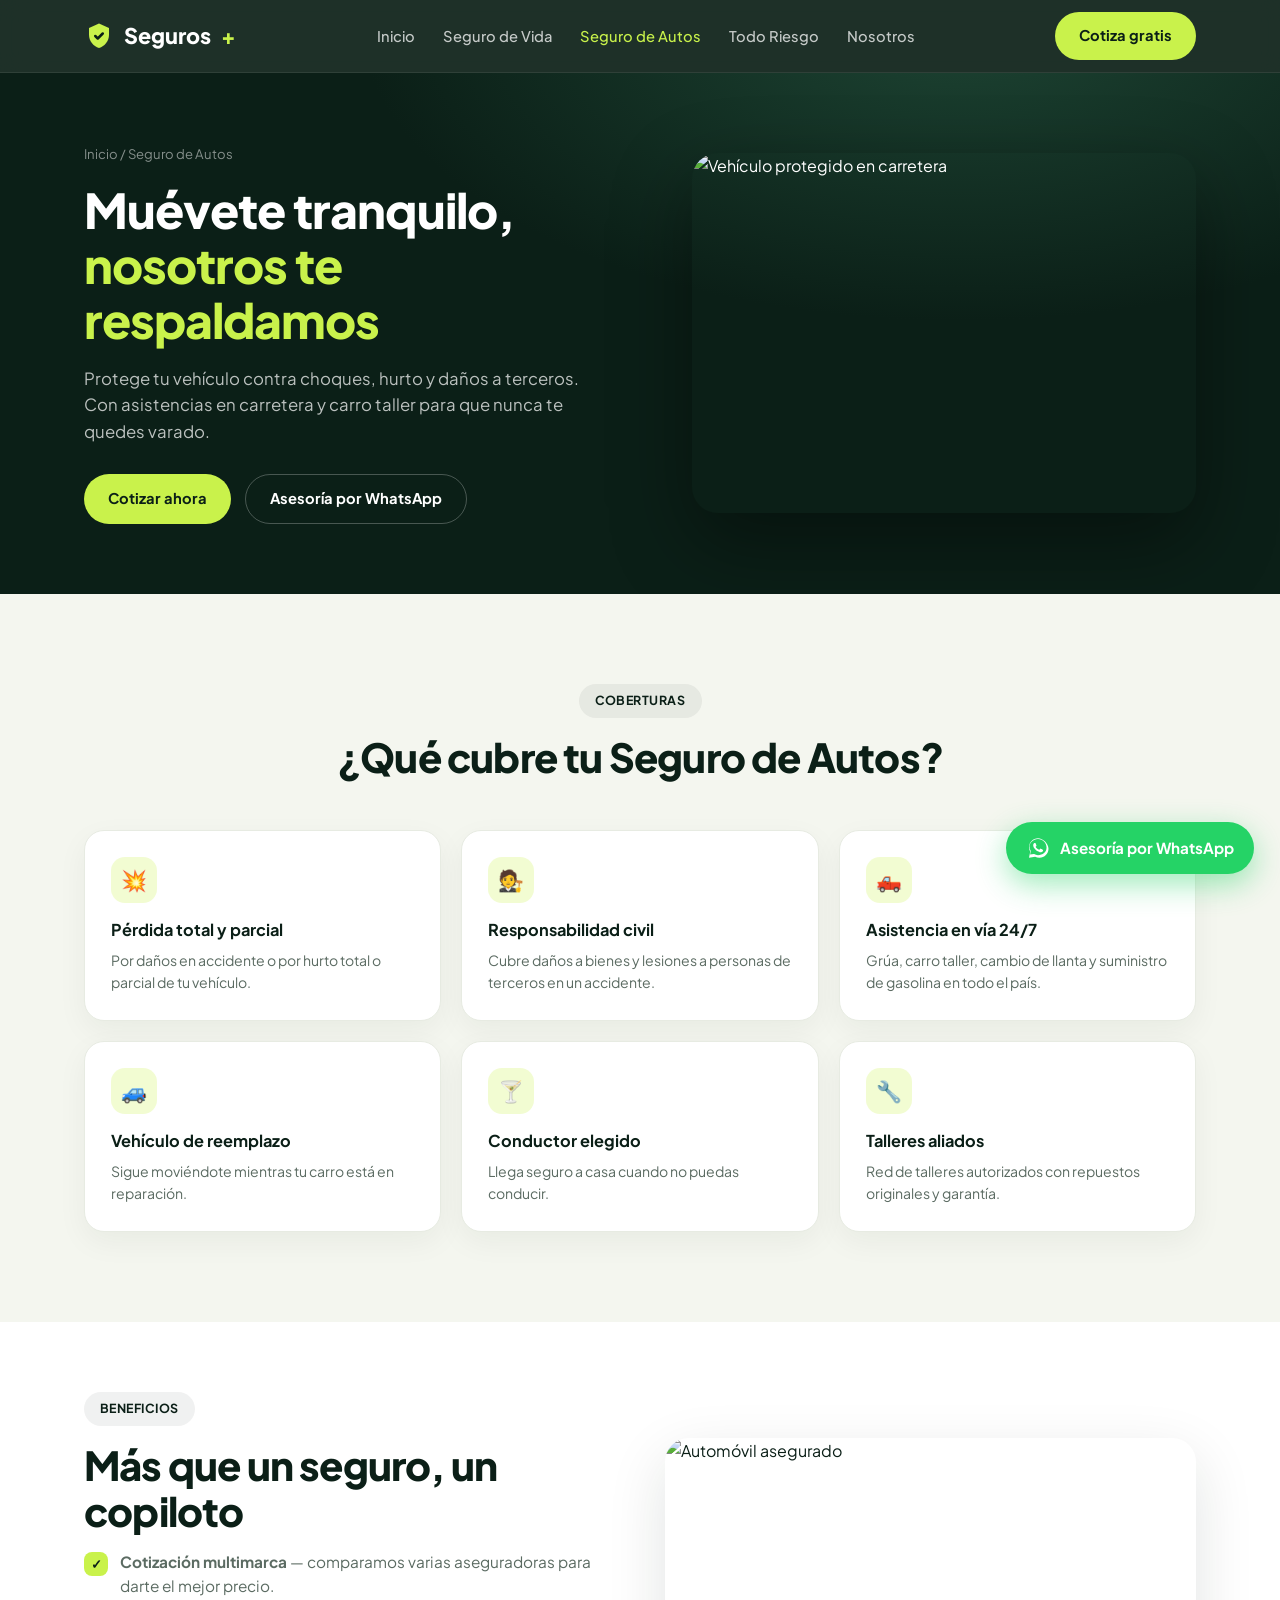
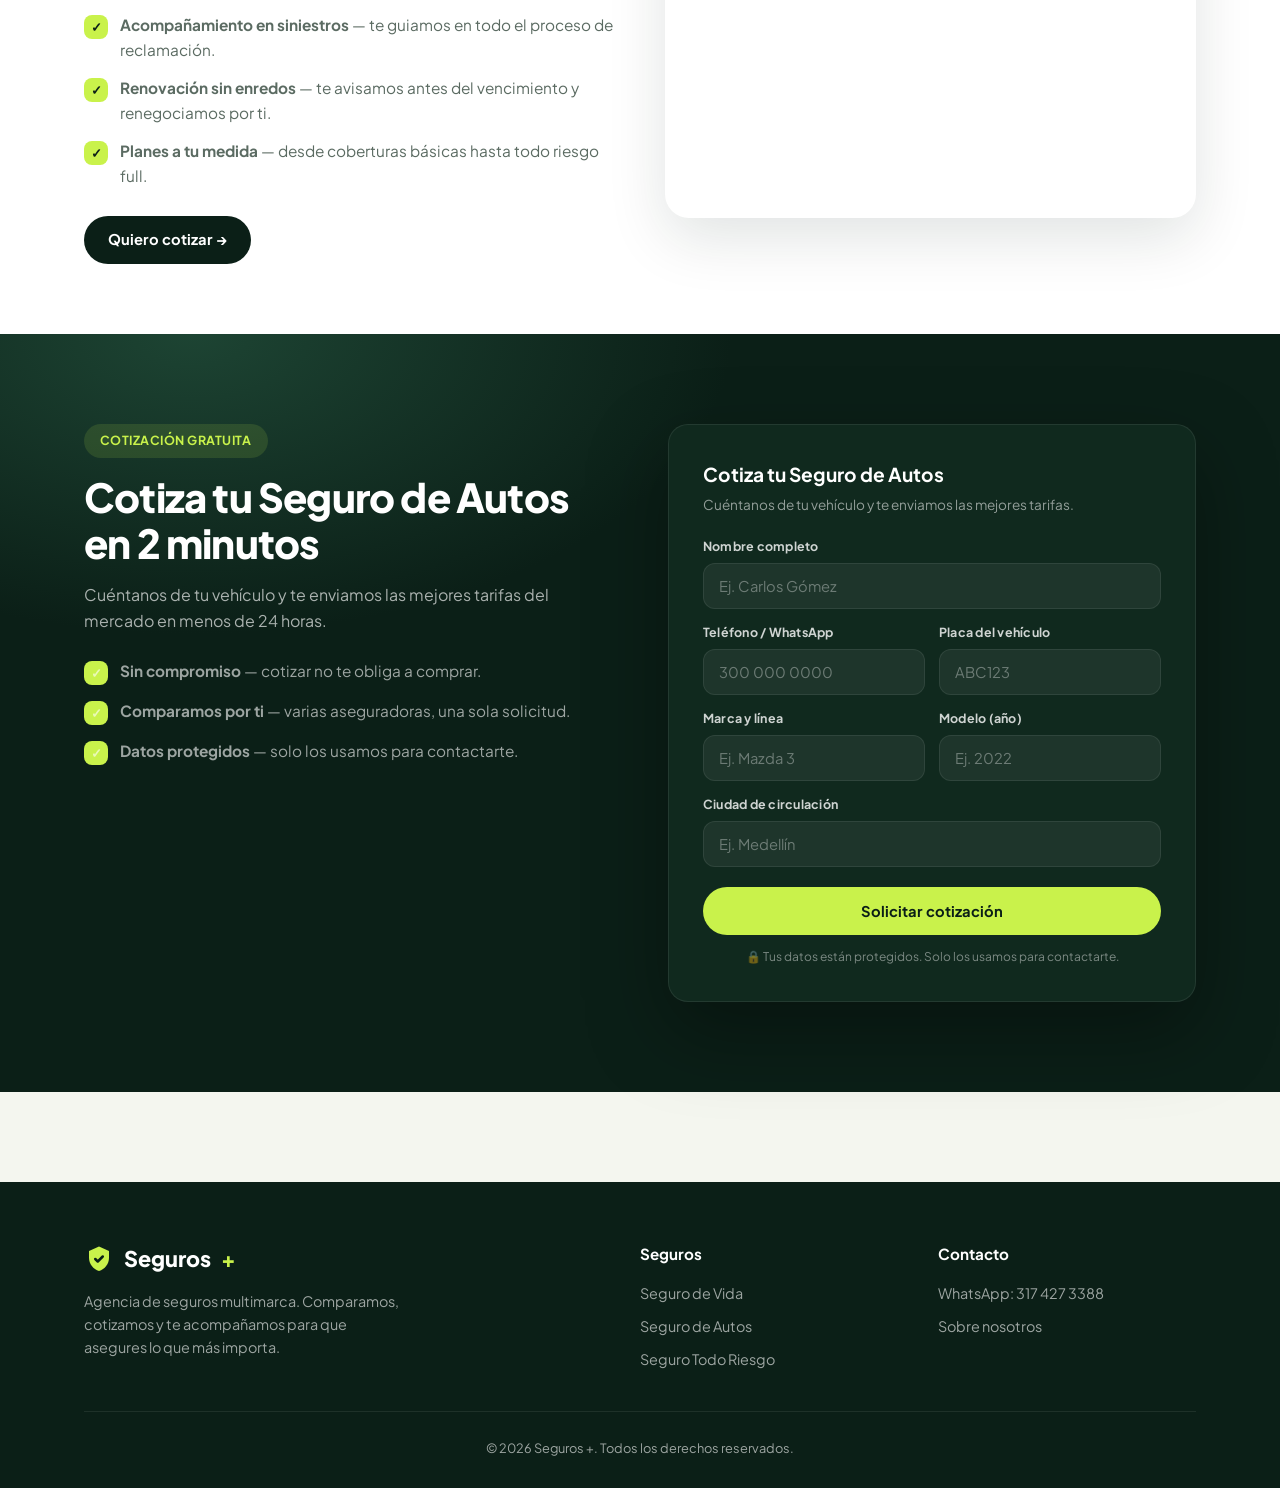
==== autos.html @ c498ceaa "Add files via upload" ====
<!DOCTYPE html>
<html lang="es">
<head>
<meta charset="UTF-8" />
<meta name="viewport" content="width=device-width, initial-scale=1.0" />
<title>Seguro de Autos | Seguros +</title>
<meta name="description" content="Cotiza tu Seguro de Autos con Seguros +. Pérdida total y parcial, responsabilidad civil, asistencia en vía 24/7 y vehículo de reemplazo." />
<link rel="preconnect" href="https://fonts.googleapis.com" />
<link rel="preconnect" href="https://fonts.gstatic.com" crossorigin />
<link href="https://fonts.googleapis.com/css2?family=Plus+Jakarta+Sans:wght@400;500;600;700;800&display=swap" rel="stylesheet" />
<link rel="stylesheet" href="styles.css" />
<link rel="icon" href="data:image/svg+xml,<svg xmlns='http://www.w3.org/2000/svg' viewBox='0 0 100 100'><text y='.9em' font-size='90'>🛡️</text></svg>" />
</head>
<body>

<header>
  <div class="container">
    <nav>
      <a class="logo" href="index.html">
        <svg viewBox="0 0 24 24" fill="none"><path d="M12 2L4 5.5V11c0 5 3.4 9.3 8 10.5 4.6-1.2 8-5.5 8-10.5V5.5L12 2z" fill="#c9f24b"/><path d="M9 12l2 2 4-4" stroke="#0b1f17" stroke-width="2" stroke-linecap="round" stroke-linejoin="round"/></svg>
        Seguros<span class="plus">+</span>
      </a>
      <ul class="nav-links" id="navLinks">
        <li><a href="index.html">Inicio</a></li>
        <li><a href="vida.html">Seguro de Vida</a></li>
        <li><a href="autos.html" class="active">Seguro de Autos</a></li>
        <li><a href="todo-riesgo.html">Todo Riesgo</a></li>
        <li><a href="nosotros.html">Nosotros</a></li>
      </ul>
      <a class="btn btn-lime" href="#cotizar">Cotiza gratis</a>
      <button class="menu-toggle" id="menuToggle" aria-label="Menú">☰</button>
    </nav>
  </div>
</header>

<section class="page-hero">
  <div class="container page-hero-grid">
    <div>
      <p class="breadcrumb"><a href="index.html">Inicio</a> / Seguro de Autos</p>
      <h1>Muévete tranquilo, <em>nosotros te respaldamos</em></h1>
      <p class="lead">Protege tu vehículo contra choques, hurto y daños a terceros. Con asistencias en carretera y carro taller para que nunca te quedes varado.</p>
      <div class="hero-cta">
        <a class="btn btn-lime" href="#cotizar">Cotizar ahora</a>
        <a class="btn btn-outline" href="https://wa.me/573174273388?text=Hola%2C%20quiero%20asesor%C3%ADa%20sobre%20el%20Seguro%20de%20Autos" target="_blank" rel="noopener">Asesoría por WhatsApp</a>
      </div>
    </div>
    <img src="https://images.unsplash.com/photo-1449965408869-eaa3f722e40d?auto=format&fit=crop&w=1200&q=70" alt="Vehículo protegido en carretera" />
  </div>
</section>

<section class="section">
  <div class="container">
    <div class="section-head center">
      <span class="tag">Coberturas</span>
      <h2>¿Qué cubre tu Seguro de Autos?</h2>
    </div>
    <div class="coverage-grid">
      <div class="coverage-card"><div class="emoji">💥</div><h3>Pérdida total y parcial</h3><p>Por daños en accidente o por hurto total o parcial de tu vehículo.</p></div>
      <div class="coverage-card"><div class="emoji">🧑‍⚖️</div><h3>Responsabilidad civil</h3><p>Cubre daños a bienes y lesiones a personas de terceros en un accidente.</p></div>
      <div class="coverage-card"><div class="emoji">🛻</div><h3>Asistencia en vía 24/7</h3><p>Grúa, carro taller, cambio de llanta y suministro de gasolina en todo el país.</p></div>
      <div class="coverage-card"><div class="emoji">🚙</div><h3>Vehículo de reemplazo</h3><p>Sigue moviéndote mientras tu carro está en reparación.</p></div>
      <div class="coverage-card"><div class="emoji">🍸</div><h3>Conductor elegido</h3><p>Llega seguro a casa cuando no puedas conducir.</p></div>
      <div class="coverage-card"><div class="emoji">🔧</div><h3>Talleres aliados</h3><p>Red de talleres autorizados con repuestos originales y garantía.</p></div>
    </div>
  </div>
</section>

<section class="section why" style="padding-top:70px;padding-bottom:70px">
  <div class="container split">
    <div class="info">
      <span class="tag">Beneficios</span>
      <h2>Más que un seguro, un copiloto</h2>
      <ul class="benefits">
        <li><span class="check">✓</span><span><b>Cotización multimarca</b> — comparamos varias aseguradoras para darte el mejor precio.</span></li>
        <li><span class="check">✓</span><span><b>Acompañamiento en siniestros</b> — te guiamos en todo el proceso de reclamación.</span></li>
        <li><span class="check">✓</span><span><b>Renovación sin enredos</b> — te avisamos antes del vencimiento y renegociamos por ti.</span></li>
        <li><span class="check">✓</span><span><b>Planes a tu medida</b> — desde coberturas básicas hasta todo riesgo full.</span></li>
      </ul>
      <a class="btn btn-dark" href="#cotizar">Quiero cotizar →</a>
    </div>
    <img src="https://images.unsplash.com/photo-1502877338535-766e1452684a?auto=format&fit=crop&w=1200&q=70" alt="Automóvil asegurado" />
  </div>
</section>

<section class="section dark-section" id="cotizar">
  <div class="container insurance">
    <div class="info">
      <span class="tag on-dark">Cotización gratuita</span>
      <h2>Cotiza tu Seguro de Autos en 2 minutos</h2>
      <p>Cuéntanos de tu vehículo y te enviamos las mejores tarifas del mercado en menos de 24 horas.</p>
      <ul class="benefits">
        <li><span class="check">✓</span><span><b>Sin compromiso</b> — cotizar no te obliga a comprar.</span></li>
        <li><span class="check">✓</span><span><b>Comparamos por ti</b> — varias aseguradoras, una sola solicitud.</span></li>
        <li><span class="check">✓</span><span><b>Datos protegidos</b> — solo los usamos para contactarte.</span></li>
      </ul>
    </div>
    <div class="form-card">
      <h3>Cotiza tu Seguro de Autos</h3>
      <p class="sub">Cuéntanos de tu vehículo y te enviamos las mejores tarifas.</p>
      <form data-tipo="Seguro de Autos">
        <div class="form-grid">
          <div class="full"><label>Nombre completo</label><input type="text" name="nombre" placeholder="Ej. Carlos Gómez" required /></div>
          <div><label>Teléfono / WhatsApp</label><input type="tel" name="telefono" placeholder="300 000 0000" required /></div>
          <div><label>Placa del vehículo</label><input type="text" name="placa" placeholder="ABC123" maxlength="7" required /></div>
          <div><label>Marca y línea</label><input type="text" name="marca" placeholder="Ej. Mazda 3" required /></div>
          <div><label>Modelo (año)</label><input type="number" name="modelo" min="1990" max="2027" placeholder="Ej. 2022" required /></div>
          <div class="full"><label>Ciudad de circulación</label><input type="text" name="ciudad" placeholder="Ej. Medellín" required /></div>
        </div>
        <button class="btn btn-lime" type="submit">Solicitar cotización</button>
        <p class="form-note">🔒 Tus datos están protegidos. Solo los usamos para contactarte.</p>
        <div class="form-msg"></div>
      </form>
    </div>
  </div>
</section>

<footer>
  <div class="container">
    <div class="footer-grid">
      <div>
        <a class="logo" href="index.html">
          <svg viewBox="0 0 24 24" fill="none"><path d="M12 2L4 5.5V11c0 5 3.4 9.3 8 10.5 4.6-1.2 8-5.5 8-10.5V5.5L12 2z" fill="#c9f24b"/><path d="M9 12l2 2 4-4" stroke="#0b1f17" stroke-width="2" stroke-linecap="round" stroke-linejoin="round"/></svg>
          Seguros<span class="plus">+</span>
        </a>
        <p style="max-width:320px;font-size:.9rem">Agencia de seguros multimarca. Comparamos, cotizamos y te acompañamos para que asegures lo que más importa.</p>
      </div>
      <div>
        <h4>Seguros</h4>
        <ul>
          <li><a href="vida.html">Seguro de Vida</a></li>
          <li><a href="autos.html">Seguro de Autos</a></li>
          <li><a href="todo-riesgo.html">Seguro Todo Riesgo</a></li>
        </ul>
      </div>
      <div>
        <h4>Contacto</h4>
        <ul>
          <li><a href="https://wa.me/573174273388" target="_blank" rel="noopener">WhatsApp: 317 427 3388</a></li>
          <li><a href="nosotros.html">Sobre nosotros</a></li>
        </ul>
      </div>
    </div>
    <div class="footer-bottom">© 2026 Seguros +. Todos los derechos reservados.</div>
  </div>
</footer>

<a class="wa-float" href="https://wa.me/573174273388?text=Hola%2C%20quiero%20asesor%C3%ADa%20sobre%20el%20Seguro%20de%20Autos" target="_blank" rel="noopener" aria-label="Asesoría por WhatsApp">
  <svg viewBox="0 0 32 32" fill="currentColor"><path d="M16 3C9.4 3 4 8.4 4 15c0 2.1.6 4.2 1.6 6L4 29l8.2-1.5c1.7.9 3.6 1.4 5.8 1.4 6.6 0 12-5.4 12-12S22.6 3 16 3zm0 22.5c-1.9 0-3.7-.5-5.2-1.4l-.4-.2-4.9.9.9-4.7-.2-.4c-1-1.6-1.6-3.5-1.6-5.7C4.6 9 9.7 3.9 16 3.9S27.4 9 27.4 15.3 22.3 25.5 16 25.5zm5.8-7.6c-.3-.2-1.9-.9-2.2-1s-.5-.2-.7.2-.8 1-1 1.2-.4.2-.7.1c-.3-.2-1.3-.5-2.5-1.6-.9-.8-1.6-1.8-1.7-2.1s0-.5.1-.6l.5-.6c.2-.2.2-.4.3-.6s0-.5 0-.6c-.1-.2-.7-1.7-1-2.4-.3-.6-.5-.5-.7-.5h-.6c-.2 0-.6.1-.9.4s-1.1 1.1-1.1 2.7 1.2 3.1 1.3 3.4c.2.2 2.3 3.5 5.5 4.9.8.3 1.4.5 1.9.7.8.2 1.5.2 2.1.1.6-.1 1.9-.8 2.2-1.5.3-.8.3-1.4.2-1.5s-.3-.2-.6-.4z"/></svg>
  <span>Asesoría por WhatsApp</span>
</a>

<script src="app.js"></script>
</body>
</html>
---- styles.css ----
:root{
  --dark:#0b1f17;
  --dark-2:#10291e;
  --dark-3:#16352a;
  --lime:#c9f24b;
  --lime-2:#dcff6b;
  --cream:#f4f6ef;
  --white:#ffffff;
  --gray:#5b6b62;
  --stroke:rgba(255,255,255,.08);
  --radius:20px;
}
*{margin:0;padding:0;box-sizing:border-box}
html{scroll-behavior:smooth}
body{font-family:'Plus Jakarta Sans',sans-serif;background:var(--cream);color:var(--dark);line-height:1.6}
img{max-width:100%;display:block}
a{text-decoration:none;color:inherit}
.container{max-width:1160px;margin:0 auto;padding:0 24px}

/* ---------- NAV ---------- */
header{position:sticky;top:0;z-index:50;background:rgba(11,31,23,.92);backdrop-filter:blur(12px);border-bottom:1px solid var(--stroke)}
nav{display:flex;align-items:center;justify-content:space-between;height:72px}
.logo{display:flex;align-items:center;gap:10px;color:var(--white);font-weight:800;font-size:1.35rem}
.logo .plus{color:var(--lime)}
.logo svg{width:30px;height:30px}
.nav-links{display:flex;gap:28px;list-style:none}
.nav-links a{color:rgba(255,255,255,.75);font-size:.92rem;font-weight:500;transition:color .2s}
.nav-links a:hover,.nav-links a.active{color:var(--lime)}
.btn{display:inline-flex;align-items:center;gap:8px;padding:12px 24px;border-radius:999px;font-weight:700;font-size:.92rem;cursor:pointer;border:none;transition:transform .15s ease, box-shadow .15s ease;font-family:inherit}
.btn:hover{transform:translateY(-2px)}
.btn-lime{background:var(--lime);color:var(--dark)}
.btn-lime:hover{box-shadow:0 8px 24px rgba(201,242,75,.35)}
.btn-outline{background:transparent;color:var(--white);border:1.5px solid rgba(255,255,255,.25)}
.btn-outline:hover{border-color:var(--lime);color:var(--lime)}
.btn-dark{background:var(--dark);color:var(--white)}
.btn-dark:hover{box-shadow:0 8px 24px rgba(11,31,23,.35)}
.menu-toggle{display:none;background:none;border:none;color:var(--white);font-size:1.6rem;cursor:pointer}

/* ---------- HERO (home) ---------- */
.hero{background:radial-gradient(1200px 600px at 80% -10%, #1d4433 0%, var(--dark) 55%);color:var(--white);padding:90px 0 100px;position:relative;overflow:hidden}
.hero::after{content:'';position:absolute;inset:0;background:url("data:image/svg+xml,%3Csvg width='60' height='60' viewBox='0 0 60 60' xmlns='http://www.w3.org/2000/svg'%3E%3Cpath d='M0 59h60M59 0v60' stroke='%23ffffff' stroke-opacity='.03'/%3E%3C/svg%3E");pointer-events:none}
.hero-grid{display:grid;grid-template-columns:1.05fr .95fr;gap:60px;align-items:center;position:relative;z-index:1}
.pill{display:inline-flex;align-items:center;gap:8px;background:rgba(201,242,75,.12);color:var(--lime);padding:8px 18px;border-radius:999px;font-size:.82rem;font-weight:600;margin-bottom:22px}
.hero h1{font-size:clamp(2.4rem,5vw,3.6rem);font-weight:800;line-height:1.12;letter-spacing:-.02em}
.hero h1 em{font-style:normal;color:var(--lime)}
.hero p.lead{margin:22px 0 32px;color:rgba(255,255,255,.72);font-size:1.08rem;max-width:520px}
.hero-cta{display:flex;gap:14px;flex-wrap:wrap}
.hero-stats{display:flex;gap:36px;margin-top:44px;flex-wrap:wrap}
.stat b{font-size:1.7rem;font-weight:800;color:var(--lime)}
.stat span{display:block;font-size:.82rem;color:rgba(255,255,255,.6)}
.hero-media{position:relative}
.hero-media img{border-radius:28px;width:100%;height:440px;object-fit:cover;box-shadow:0 30px 80px rgba(0,0,0,.4)}
.hero-badge{position:absolute;bottom:-20px;left:-20px;background:var(--lime);color:var(--dark);padding:16px 22px;border-radius:18px;font-weight:800;box-shadow:0 16px 40px rgba(0,0,0,.3)}
.hero-badge span{display:block;font-size:.75rem;font-weight:600}

/* ---------- PAGE HERO (interior pages) ---------- */
.page-hero{background:radial-gradient(1000px 500px at 75% -10%, #1d4433 0%, var(--dark) 60%);color:var(--white);padding:70px 0;position:relative;overflow:hidden}
.page-hero-grid{display:grid;grid-template-columns:1.05fr .95fr;gap:50px;align-items:center}
.page-hero h1{font-size:clamp(2rem,4.2vw,3rem);font-weight:800;line-height:1.15;letter-spacing:-.02em}
.page-hero h1 em{font-style:normal;color:var(--lime)}
.page-hero p.lead{margin:18px 0 28px;color:rgba(255,255,255,.72);font-size:1.05rem;max-width:520px}
.page-hero img{border-radius:26px;width:100%;height:360px;object-fit:cover;box-shadow:0 30px 80px rgba(0,0,0,.4)}
.breadcrumb{font-size:.82rem;color:rgba(255,255,255,.5);margin-bottom:18px}
.breadcrumb a:hover{color:var(--lime)}

/* ---------- TRUST ---------- */
.trust{background:var(--white);padding:26px 0;border-bottom:1px solid #e7ebe2}
.trust .container{display:flex;align-items:center;justify-content:center;gap:14px;flex-wrap:wrap;color:var(--gray);font-size:.9rem;font-weight:600;text-align:center}
.trust .dot{width:5px;height:5px;border-radius:50%;background:var(--lime);display:inline-block}

/* ---------- SECTIONS ---------- */
.section{padding:90px 0}
.section-head{max-width:640px;margin-bottom:50px}
.section-head.center{margin:0 auto 50px;text-align:center}
.tag{display:inline-block;background:rgba(11,31,23,.06);color:var(--dark);padding:7px 16px;border-radius:999px;font-size:.78rem;font-weight:700;letter-spacing:.04em;text-transform:uppercase;margin-bottom:16px}
.tag.on-dark{background:rgba(201,242,75,.12);color:var(--lime)}
h2{font-size:clamp(1.8rem,3.4vw,2.5rem);font-weight:800;letter-spacing:-.02em;line-height:1.15}
.section-head p{margin-top:14px;color:var(--gray)}

/* ---------- HOME: PRODUCT CARDS ---------- */
.products-grid{display:grid;grid-template-columns:repeat(3,1fr);gap:24px}
.product-card{background:var(--white);border-radius:24px;overflow:hidden;border:1px solid #e7ebe2;box-shadow:0 14px 44px rgba(11,31,23,.07);display:flex;flex-direction:column;transition:transform .2s ease, box-shadow .2s ease}
.product-card:hover{transform:translateY(-6px);box-shadow:0 24px 60px rgba(11,31,23,.13)}
.product-card img{height:200px;width:100%;object-fit:cover}
.product-card .body{padding:26px;display:flex;flex-direction:column;flex:1}
.product-card h3{font-size:1.25rem;margin-bottom:8px}
.product-card p{color:var(--gray);font-size:.92rem;margin-bottom:18px;flex:1}
.product-card .link{color:#5a7a16;font-weight:700;font-size:.92rem}
.product-card .link:hover{color:var(--dark)}

/* ---------- INSURANCE LAYOUT ---------- */
.insurance{display:grid;grid-template-columns:1fr 1fr;gap:56px;align-items:start}
.insurance.reverse .info{order:2}
.insurance.reverse .form-card{order:1}
.info h2{margin-bottom:16px}
.info>p{color:var(--gray);margin-bottom:26px}
.benefits{list-style:none;display:grid;gap:14px;margin-bottom:28px}
.benefits li{display:flex;gap:12px;align-items:flex-start;font-size:.96rem}
.benefits .check{flex:none;width:24px;height:24px;border-radius:8px;background:var(--lime);color:var(--dark);display:inline-flex;align-items:center;justify-content:center;font-weight:800;font-size:.8rem;margin-top:2px}
.benefits b{font-weight:700}
.benefits span{color:var(--gray)}

/* ---------- COVERAGE CARDS ---------- */
.coverage-grid{display:grid;grid-template-columns:repeat(3,1fr);gap:20px}
.coverage-card{background:var(--white);border:1px solid #e7ebe2;border-radius:var(--radius);padding:26px;box-shadow:0 10px 30px rgba(11,31,23,.05)}
.coverage-card .emoji{width:46px;height:46px;border-radius:14px;background:rgba(201,242,75,.25);display:flex;align-items:center;justify-content:center;font-size:1.3rem;margin-bottom:14px}
.coverage-card h3{font-size:1.02rem;margin-bottom:6px}
.coverage-card p{font-size:.88rem;color:var(--gray)}

/* ---------- IMAGE + TEXT SPLIT ---------- */
.split{display:grid;grid-template-columns:1fr 1fr;gap:50px;align-items:center}
.split img{border-radius:24px;width:100%;height:380px;object-fit:cover;box-shadow:0 20px 60px rgba(11,31,23,.12)}

/* ---------- FORMS ---------- */
.form-card{background:var(--white);border-radius:var(--radius);padding:34px;box-shadow:0 20px 60px rgba(11,31,23,.08);border:1px solid #e7ebe2}
.dark-section .form-card{background:var(--dark-2);border-color:var(--stroke);box-shadow:0 30px 80px rgba(0,0,0,.35)}
.form-card h3{font-size:1.2rem;margin-bottom:4px}
.form-card .sub{font-size:.85rem;color:var(--gray);margin-bottom:22px}
.dark-section .form-card h3{color:var(--white)}
.dark-section .form-card .sub{color:rgba(255,255,255,.55)}
.form-grid{display:grid;grid-template-columns:1fr 1fr;gap:14px}
.form-grid .full{grid-column:1/-1}
label{display:block;font-size:.78rem;font-weight:700;margin-bottom:6px;letter-spacing:.02em}
.dark-section label{color:rgba(255,255,255,.8)}
input,select{width:100%;padding:13px 15px;border-radius:12px;border:1.5px solid #dde3d7;background:var(--cream);font-family:inherit;font-size:.92rem;color:var(--dark);outline:none;transition:border .2s}
input:focus,select:focus{border-color:var(--lime);background:var(--white)}
.dark-section input,.dark-section select{background:rgba(255,255,255,.06);border-color:var(--stroke);color:var(--white)}
.dark-section input::placeholder{color:rgba(255,255,255,.35)}
.dark-section input:focus,.dark-section select:focus{border-color:var(--lime);background:rgba(255,255,255,.1)}
.dark-section select option{color:var(--dark)}
.form-card .btn{width:100%;justify-content:center;margin-top:20px;padding:15px}
.form-note{font-size:.75rem;color:var(--gray);margin-top:12px;text-align:center}
.dark-section .form-note{color:rgba(255,255,255,.45)}
.form-msg{display:none;margin-top:16px;padding:14px 16px;border-radius:12px;font-size:.9rem;font-weight:600;text-align:center}
.form-msg.ok{display:block;background:rgba(201,242,75,.2);color:#3d5c14}
.dark-section .form-msg.ok{color:var(--lime)}
.form-msg.err{display:block;background:#fde8e8;color:#b03030}

.dark-section{background:radial-gradient(900px 500px at 15% 0%, #1d4433 0%, var(--dark) 60%);color:var(--white)}
.dark-section .info>p{color:rgba(255,255,255,.65)}
.dark-section .benefits span{color:rgba(255,255,255,.6)}

/* ---------- WHY US ---------- */
.why{background:var(--white)}
.why-grid{display:grid;grid-template-columns:repeat(4,1fr);gap:20px;margin-top:10px}
.why-card{background:var(--cream);border-radius:var(--radius);padding:30px 26px;border:1px solid #e7ebe2}
.why-card b{display:block;font-size:2rem;font-weight:800;color:var(--dark)}
.why-card b em{font-style:normal;color:#7da51f}
.why-card span{font-size:.88rem;color:var(--gray)}

/* ---------- VALUES (nosotros) ---------- */
.values-grid{display:grid;grid-template-columns:repeat(3,1fr);gap:20px}

/* ---------- CTA BAND ---------- */
.cta-band{background:var(--lime);border-radius:28px;padding:54px;display:flex;align-items:center;justify-content:space-between;gap:30px;flex-wrap:wrap}
.cta-band h2{color:var(--dark);max-width:520px}

/* ---------- FOOTER ---------- */
footer{background:var(--dark);color:rgba(255,255,255,.6);padding:60px 0 30px;margin-top:90px}
.footer-grid{display:grid;grid-template-columns:2fr 1fr 1fr;gap:40px;padding-bottom:40px;border-bottom:1px solid var(--stroke)}
footer .logo{margin-bottom:14px}
footer h4{color:var(--white);font-size:.95rem;margin-bottom:16px}
footer ul{list-style:none;display:grid;gap:10px;font-size:.9rem}
footer ul a:hover{color:var(--lime)}
.footer-bottom{padding-top:26px;font-size:.8rem;text-align:center}

/* ---------- WHATSAPP ---------- */
.wa-float{position:fixed;bottom:26px;right:26px;z-index:90;display:flex;align-items:center;gap:10px;background:#25d366;color:#fff;padding:14px 20px;border-radius:999px;font-weight:700;font-size:.95rem;box-shadow:0 10px 30px rgba(37,211,102,.45);transition:transform .2s}
.wa-float:hover{transform:scale(1.06)}
.wa-float svg{width:24px;height:24px;flex:none}
@keyframes pulse{0%{box-shadow:0 0 0 0 rgba(37,211,102,.5)}70%{box-shadow:0 0 0 16px rgba(37,211,102,0)}100%{box-shadow:0 0 0 0 rgba(37,211,102,0)}}
.wa-float{animation:pulse 2.4s infinite}

/* ---------- RESPONSIVE ---------- */
@media(max-width:900px){
  .hero-grid,.insurance,.page-hero-grid,.split{grid-template-columns:1fr}
  .insurance.reverse .info{order:1}
  .insurance.reverse .form-card{order:2}
  .products-grid,.coverage-grid,.values-grid{grid-template-columns:1fr}
  .why-grid{grid-template-columns:repeat(2,1fr)}
  .nav-links{display:none;position:absolute;top:72px;left:0;right:0;background:var(--dark);flex-direction:column;padding:20px 24px;gap:18px;border-bottom:1px solid var(--stroke)}
  .nav-links.open{display:flex}
  .menu-toggle{display:block}
  nav .btn{display:none}
  .footer-grid{grid-template-columns:1fr}
  .cta-band{padding:36px}
  .wa-float span{display:none}
  .wa-float{padding:16px}
  .hero-media img,.page-hero img{height:280px}
  .hero-badge{left:10px;bottom:-14px}
}
@media(max-width:520px){.form-grid{grid-template-columns:1fr}.why-grid{grid-template-columns:1fr}}
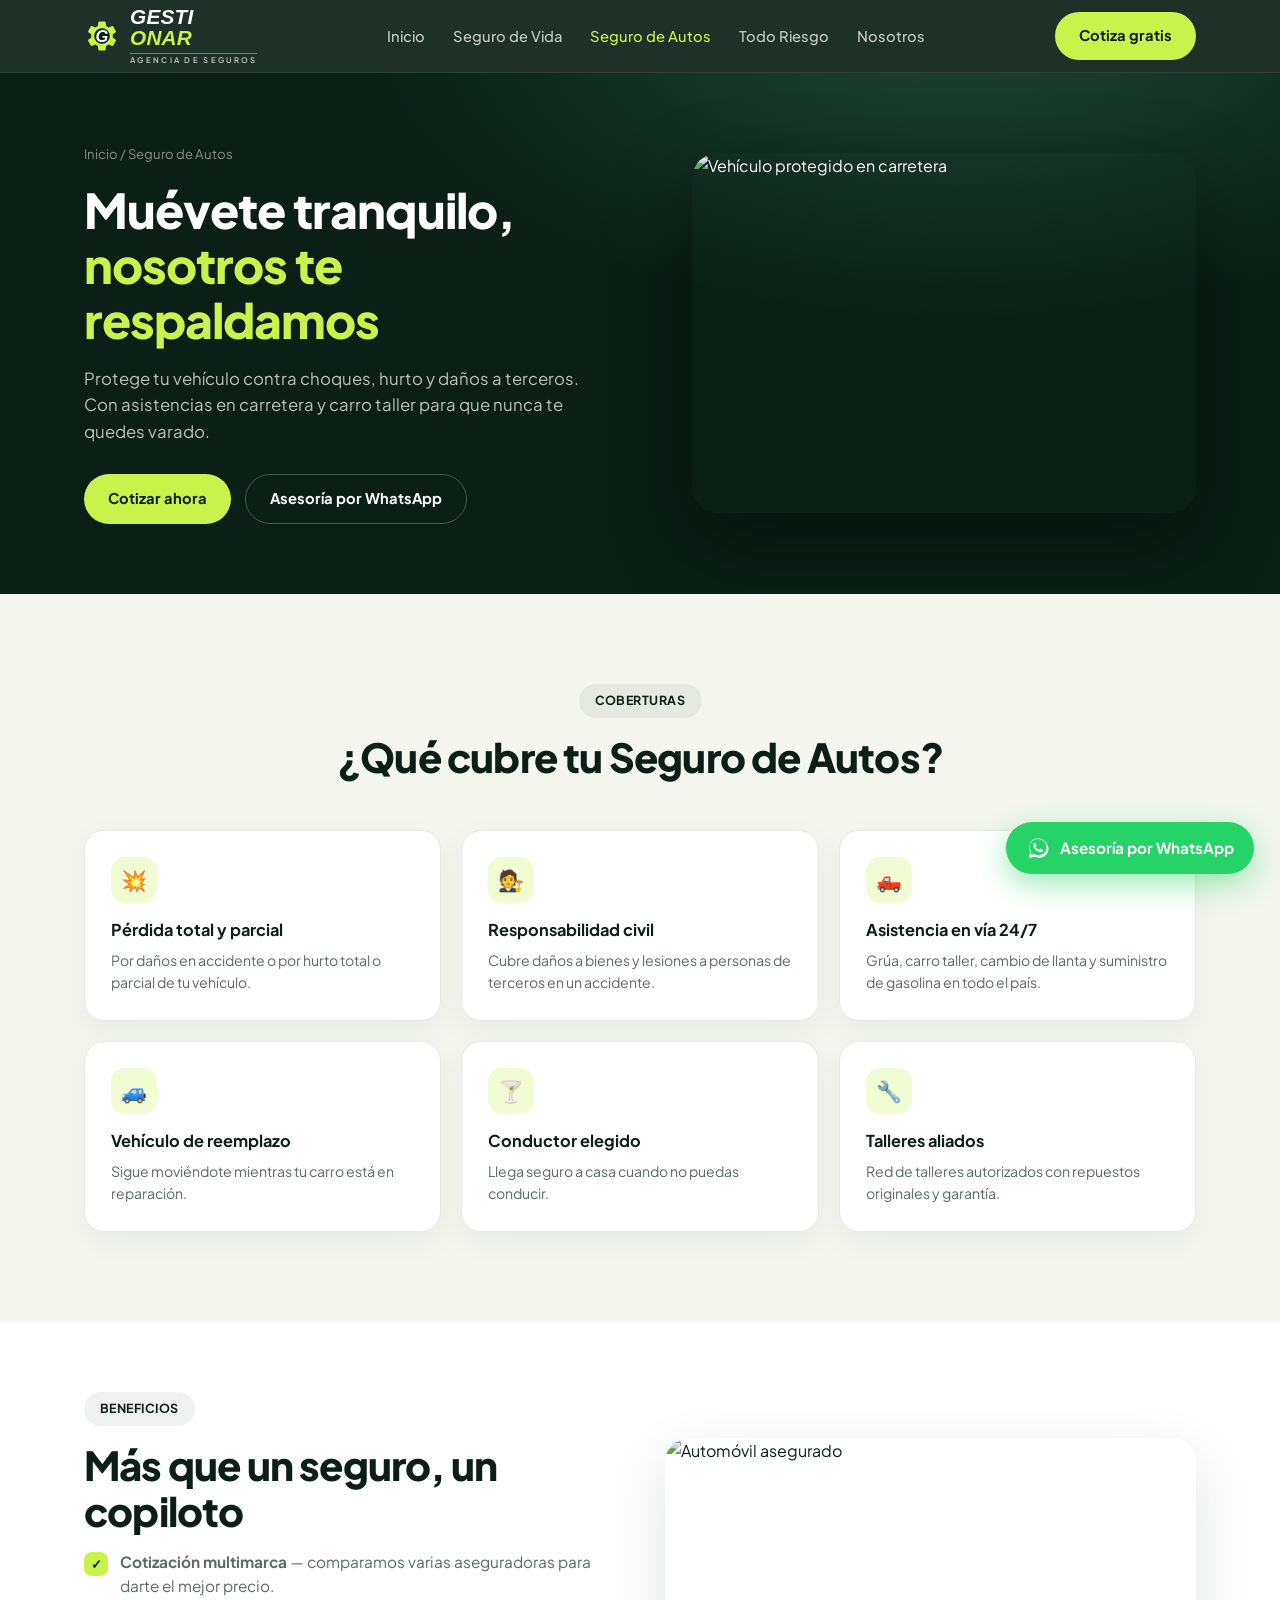
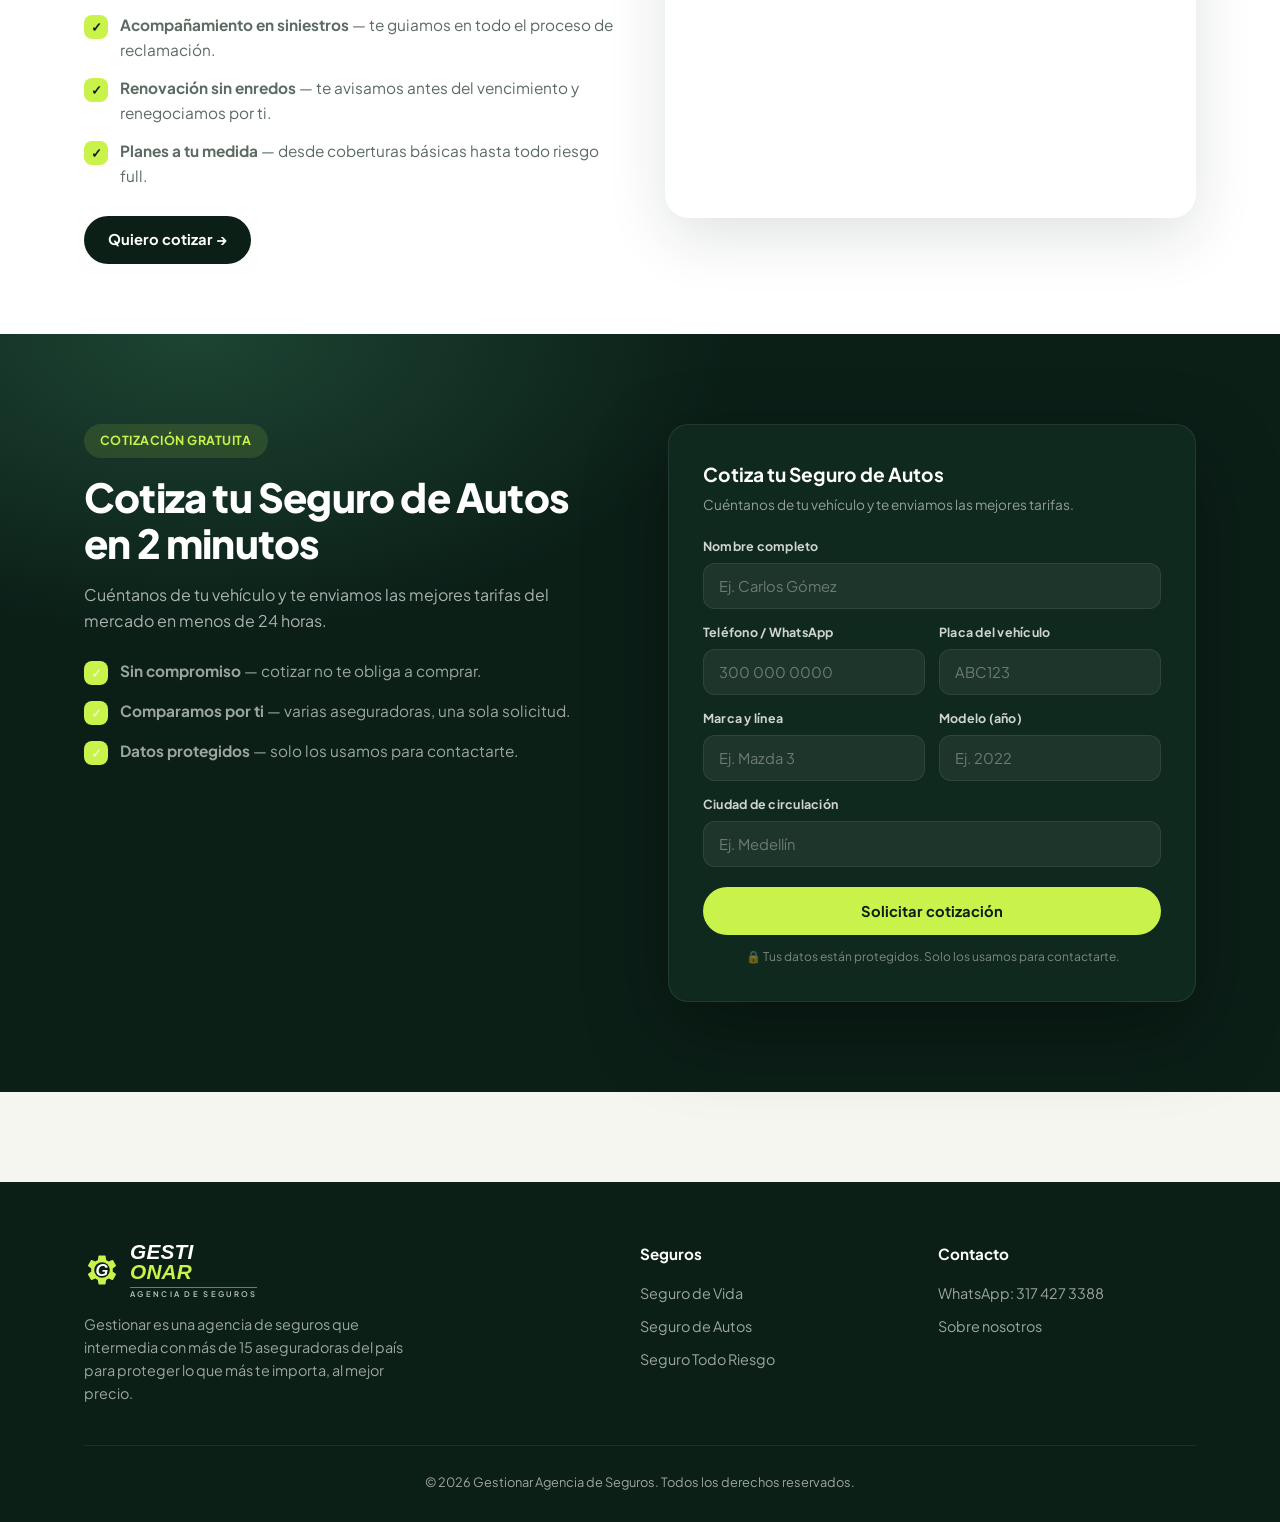
==== commit c58d25b7: "Add files via upload" ====
--- a/autos.html
+++ b/autos.html
@@ -3,8 +3,8 @@
 <head>
 <meta charset="UTF-8" />
 <meta name="viewport" content="width=device-width, initial-scale=1.0" />
-<title>Seguro de Autos | Seguros +</title>
-<meta name="description" content="Cotiza tu Seguro de Autos con Seguros +. Pérdida total y parcial, responsabilidad civil, asistencia en vía 24/7 y vehículo de reemplazo." />
+<title>Seguro de Autos | Gestionar Agencia de Seguros</title>
+<meta name="description" content="Cotiza tu Seguro de Autos con Gestionar. Pérdida total y parcial, responsabilidad civil, asistencia en vía 24/7 y vehículo de reemplazo." />
 <link rel="preconnect" href="https://fonts.googleapis.com" />
 <link rel="preconnect" href="https://fonts.gstatic.com" crossorigin />
 <link href="https://fonts.googleapis.com/css2?family=Plus+Jakarta+Sans:wght@400;500;600;700;800&display=swap" rel="stylesheet" />
@@ -17,8 +17,8 @@
   <div class="container">
     <nav>
       <a class="logo" href="index.html">
-        <svg viewBox="0 0 24 24" fill="none"><path d="M12 2L4 5.5V11c0 5 3.4 9.3 8 10.5 4.6-1.2 8-5.5 8-10.5V5.5L12 2z" fill="#c9f24b"/><path d="M9 12l2 2 4-4" stroke="#0b1f17" stroke-width="2" stroke-linecap="round" stroke-linejoin="round"/></svg>
-        Seguros<span class="plus">+</span>
+        <svg viewBox="0 0 24 24" fill="none"><path d="M19.14 12.94c.04-.3.06-.61.06-.94 0-.32-.02-.64-.07-.94l2.03-1.58c.18-.14.23-.41.12-.61l-1.92-3.32c-.12-.22-.37-.29-.59-.22l-2.39.96c-.5-.38-1.03-.7-1.62-.94l-.36-2.54c-.04-.24-.24-.41-.48-.41h-3.84c-.24 0-.43.17-.47.41l-.36 2.54c-.59.24-1.13.57-1.62.94l-2.39-.96c-.22-.08-.47 0-.59.22L2.74 8.87c-.12.21-.08.47.12.61l2.03 1.58c-.05.3-.09.63-.09.94s.02.64.07.94l-2.03 1.58c-.18.14-.23.41-.12.61l1.92 3.32c.12.22.37.29.59.22l2.39-.96c.5.38 1.03.7 1.62.94l.36 2.54c.05.24.24.41.48.41h3.84c.24 0 .44-.17.47-.41l.36-2.54c.59-.24 1.13-.56 1.62-.94l2.39.96c.22.08.47 0 .59-.22l1.92-3.32c.12-.22.07-.47-.12-.61l-2.01-1.58z" fill="#c9f24b"/><circle cx="12" cy="12" r="5.2" fill="#0b1f17"/><text x="12" y="16" font-size="11" font-weight="800" fill="#ffffff" text-anchor="middle" font-family="'Plus Jakarta Sans',Arial,sans-serif" font-style="italic">G</text></svg>
+        <span class="logo-text">GESTI<span class="plus">ONAR</span><small>AGENCIA DE SEGUROS</small></span>
       </a>
       <ul class="nav-links" id="navLinks">
         <li><a href="index.html">Inicio</a></li>
@@ -119,10 +119,10 @@
     <div class="footer-grid">
       <div>
         <a class="logo" href="index.html">
-          <svg viewBox="0 0 24 24" fill="none"><path d="M12 2L4 5.5V11c0 5 3.4 9.3 8 10.5 4.6-1.2 8-5.5 8-10.5V5.5L12 2z" fill="#c9f24b"/><path d="M9 12l2 2 4-4" stroke="#0b1f17" stroke-width="2" stroke-linecap="round" stroke-linejoin="round"/></svg>
-          Seguros<span class="plus">+</span>
+          <svg viewBox="0 0 24 24" fill="none"><path d="M19.14 12.94c.04-.3.06-.61.06-.94 0-.32-.02-.64-.07-.94l2.03-1.58c.18-.14.23-.41.12-.61l-1.92-3.32c-.12-.22-.37-.29-.59-.22l-2.39.96c-.5-.38-1.03-.7-1.62-.94l-.36-2.54c-.04-.24-.24-.41-.48-.41h-3.84c-.24 0-.43.17-.47.41l-.36 2.54c-.59.24-1.13.57-1.62.94l-2.39-.96c-.22-.08-.47 0-.59.22L2.74 8.87c-.12.21-.08.47.12.61l2.03 1.58c-.05.3-.09.63-.09.94s.02.64.07.94l-2.03 1.58c-.18.14-.23.41-.12.61l1.92 3.32c.12.22.37.29.59.22l2.39-.96c.5.38 1.03.7 1.62.94l.36 2.54c.05.24.24.41.48.41h3.84c.24 0 .44-.17.47-.41l.36-2.54c.59-.24 1.13-.56 1.62-.94l2.39.96c.22.08.47 0 .59-.22l1.92-3.32c.12-.22.07-.47-.12-.61l-2.01-1.58z" fill="#c9f24b"/><circle cx="12" cy="12" r="5.2" fill="#0b1f17"/><text x="12" y="16" font-size="11" font-weight="800" fill="#ffffff" text-anchor="middle" font-family="'Plus Jakarta Sans',Arial,sans-serif" font-style="italic">G</text></svg>
+          <span class="logo-text">GESTI<span class="plus">ONAR</span><small>AGENCIA DE SEGUROS</small></span>
         </a>
-        <p style="max-width:320px;font-size:.9rem">Agencia de seguros multimarca. Comparamos, cotizamos y te acompañamos para que asegures lo que más importa.</p>
+        <p style="max-width:320px;font-size:.9rem">Gestionar es una agencia de seguros que intermedia con más de 15 aseguradoras del país para proteger lo que más te importa, al mejor precio.</p>
       </div>
       <div>
         <h4>Seguros</h4>
@@ -140,7 +140,7 @@
         </ul>
       </div>
     </div>
-    <div class="footer-bottom">© 2026 Seguros +. Todos los derechos reservados.</div>
+    <div class="footer-bottom">© 2026 Gestionar Agencia de Seguros. Todos los derechos reservados.</div>
   </div>
 </footer>
 
--- a/styles.css
+++ b/styles.css
@@ -20,9 +20,11 @@
 /* ---------- NAV ---------- */
 header{position:sticky;top:0;z-index:50;background:rgba(11,31,23,.92);backdrop-filter:blur(12px);border-bottom:1px solid var(--stroke)}
 nav{display:flex;align-items:center;justify-content:space-between;height:72px}
-.logo{display:flex;align-items:center;gap:10px;color:var(--white);font-weight:800;font-size:1.35rem}
+.logo{display:flex;align-items:center;gap:10px;color:var(--white);font-weight:800;font-size:1.3rem;font-style:italic;letter-spacing:.01em}
 .logo .plus{color:var(--lime)}
-.logo svg{width:30px;height:30px}
+.logo svg{width:36px;height:36px;flex:none}
+.logo-text{display:flex;flex-direction:column;line-height:1}
+.logo-text small{font-size:.48rem;letter-spacing:.3em;color:rgba(255,255,255,.75);font-weight:600;font-style:normal;margin-top:4px;border-top:1px solid rgba(201,242,75,.5);padding-top:3px}
 .nav-links{display:flex;gap:28px;list-style:none}
 .nav-links a{color:rgba(255,255,255,.75);font-size:.92rem;font-weight:500;transition:color .2s}
 .nav-links a:hover,.nav-links a.active{color:var(--lime)}
@@ -151,6 +153,16 @@
 /* ---------- VALUES (nosotros) ---------- */
 .values-grid{display:grid;grid-template-columns:repeat(3,1fr);gap:20px}
 
+/* ---------- PORTFOLIO & INSURERS ---------- */
+.portfolio-grid{display:grid;grid-template-columns:1fr 1fr;gap:24px}
+.portfolio-card{background:var(--white);border:1px solid #e7ebe2;border-radius:24px;padding:32px;box-shadow:0 14px 44px rgba(11,31,23,.07)}
+.portfolio-card h3{font-size:1.15rem;margin-bottom:6px}
+.portfolio-card>p{color:var(--gray);font-size:.9rem;margin-bottom:18px}
+.chips{display:flex;flex-wrap:wrap;gap:10px}
+.chip{background:var(--cream);border:1.5px solid #dde3d7;border-radius:999px;padding:8px 16px;font-size:.85rem;font-weight:600;color:var(--dark)}
+.dark-section .chip{background:rgba(255,255,255,.06);border-color:var(--stroke);color:var(--white)}
+.dark-section .chip.hl{background:rgba(201,242,75,.14);border-color:rgba(201,242,75,.4);color:var(--lime)}
+
 /* ---------- CTA BAND ---------- */
 .cta-band{background:var(--lime);border-radius:28px;padding:54px;display:flex;align-items:center;justify-content:space-between;gap:30px;flex-wrap:wrap}
 .cta-band h2{color:var(--dark);max-width:520px}
@@ -176,7 +188,7 @@
   .hero-grid,.insurance,.page-hero-grid,.split{grid-template-columns:1fr}
   .insurance.reverse .info{order:1}
   .insurance.reverse .form-card{order:2}
-  .products-grid,.coverage-grid,.values-grid{grid-template-columns:1fr}
+  .products-grid,.coverage-grid,.values-grid,.portfolio-grid{grid-template-columns:1fr}
   .why-grid{grid-template-columns:repeat(2,1fr)}
   .nav-links{display:none;position:absolute;top:72px;left:0;right:0;background:var(--dark);flex-direction:column;padding:20px 24px;gap:18px;border-bottom:1px solid var(--stroke)}
   .nav-links.open{display:flex}
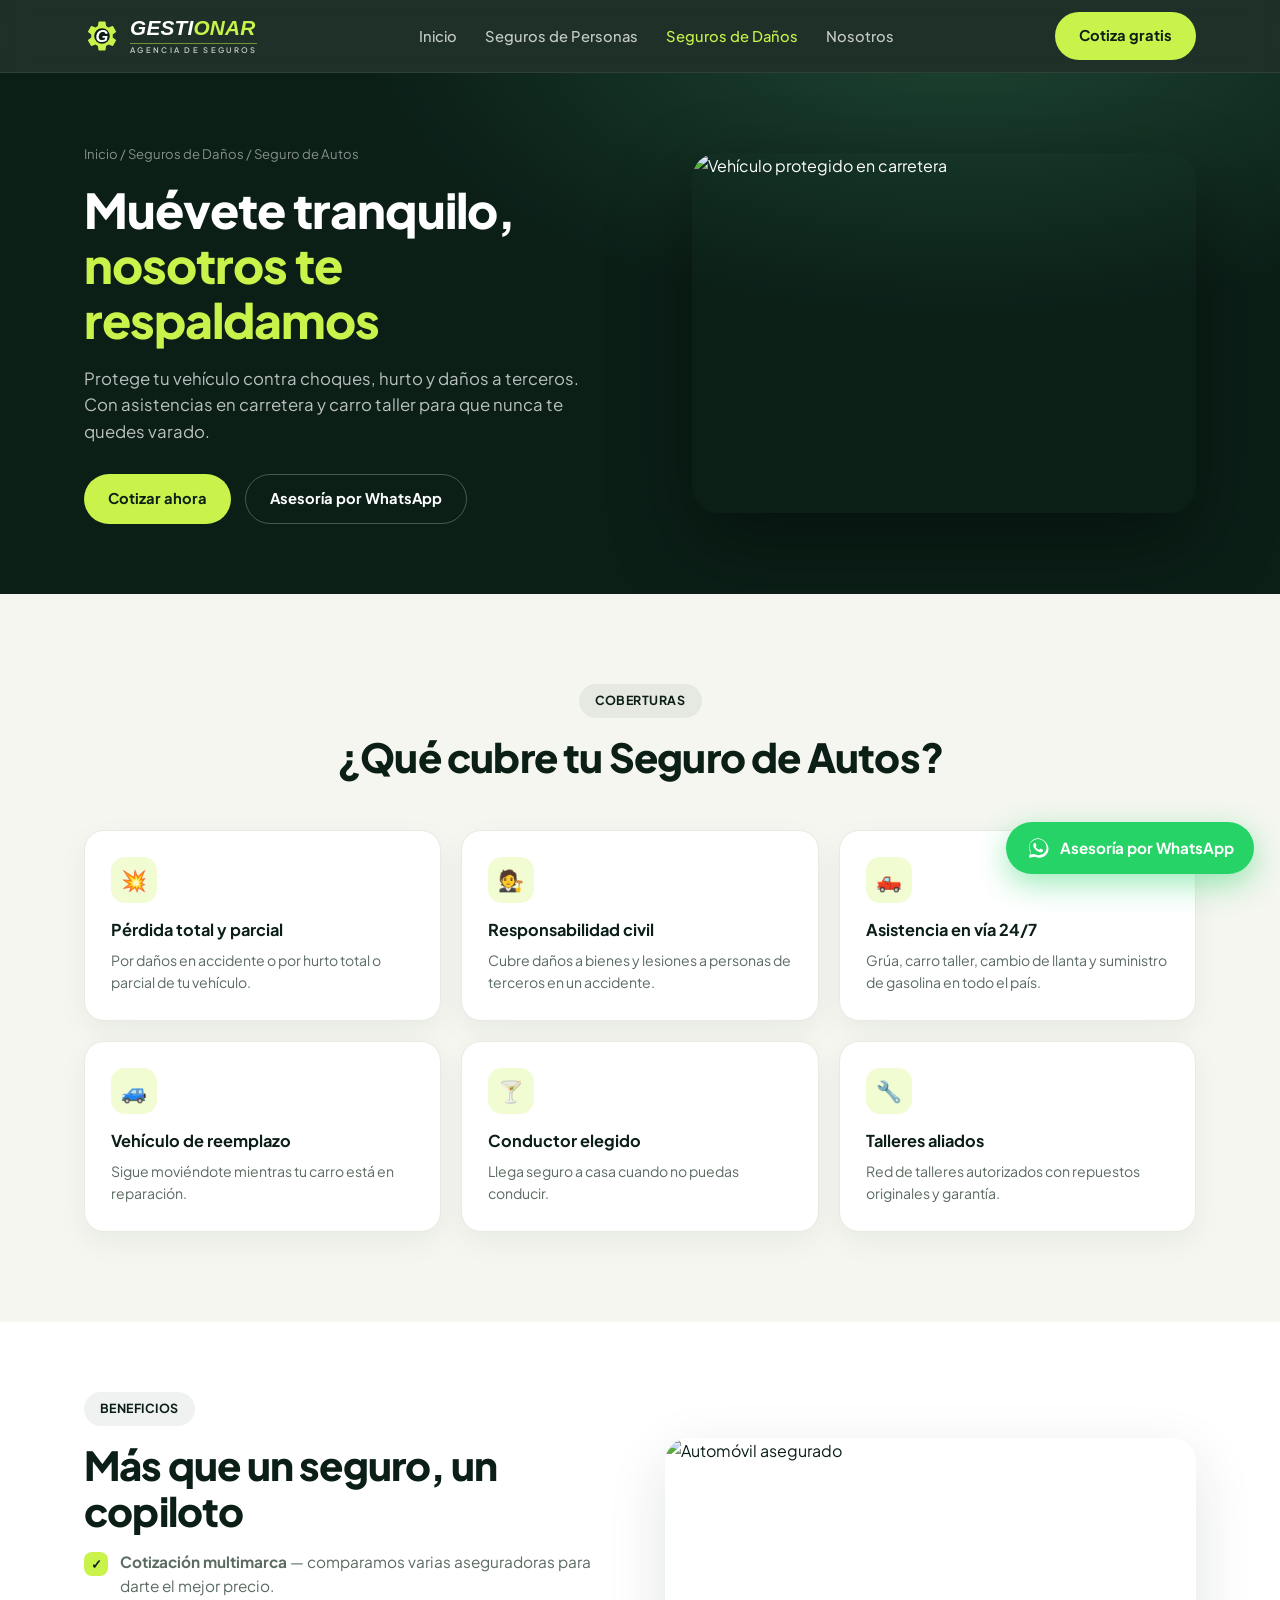
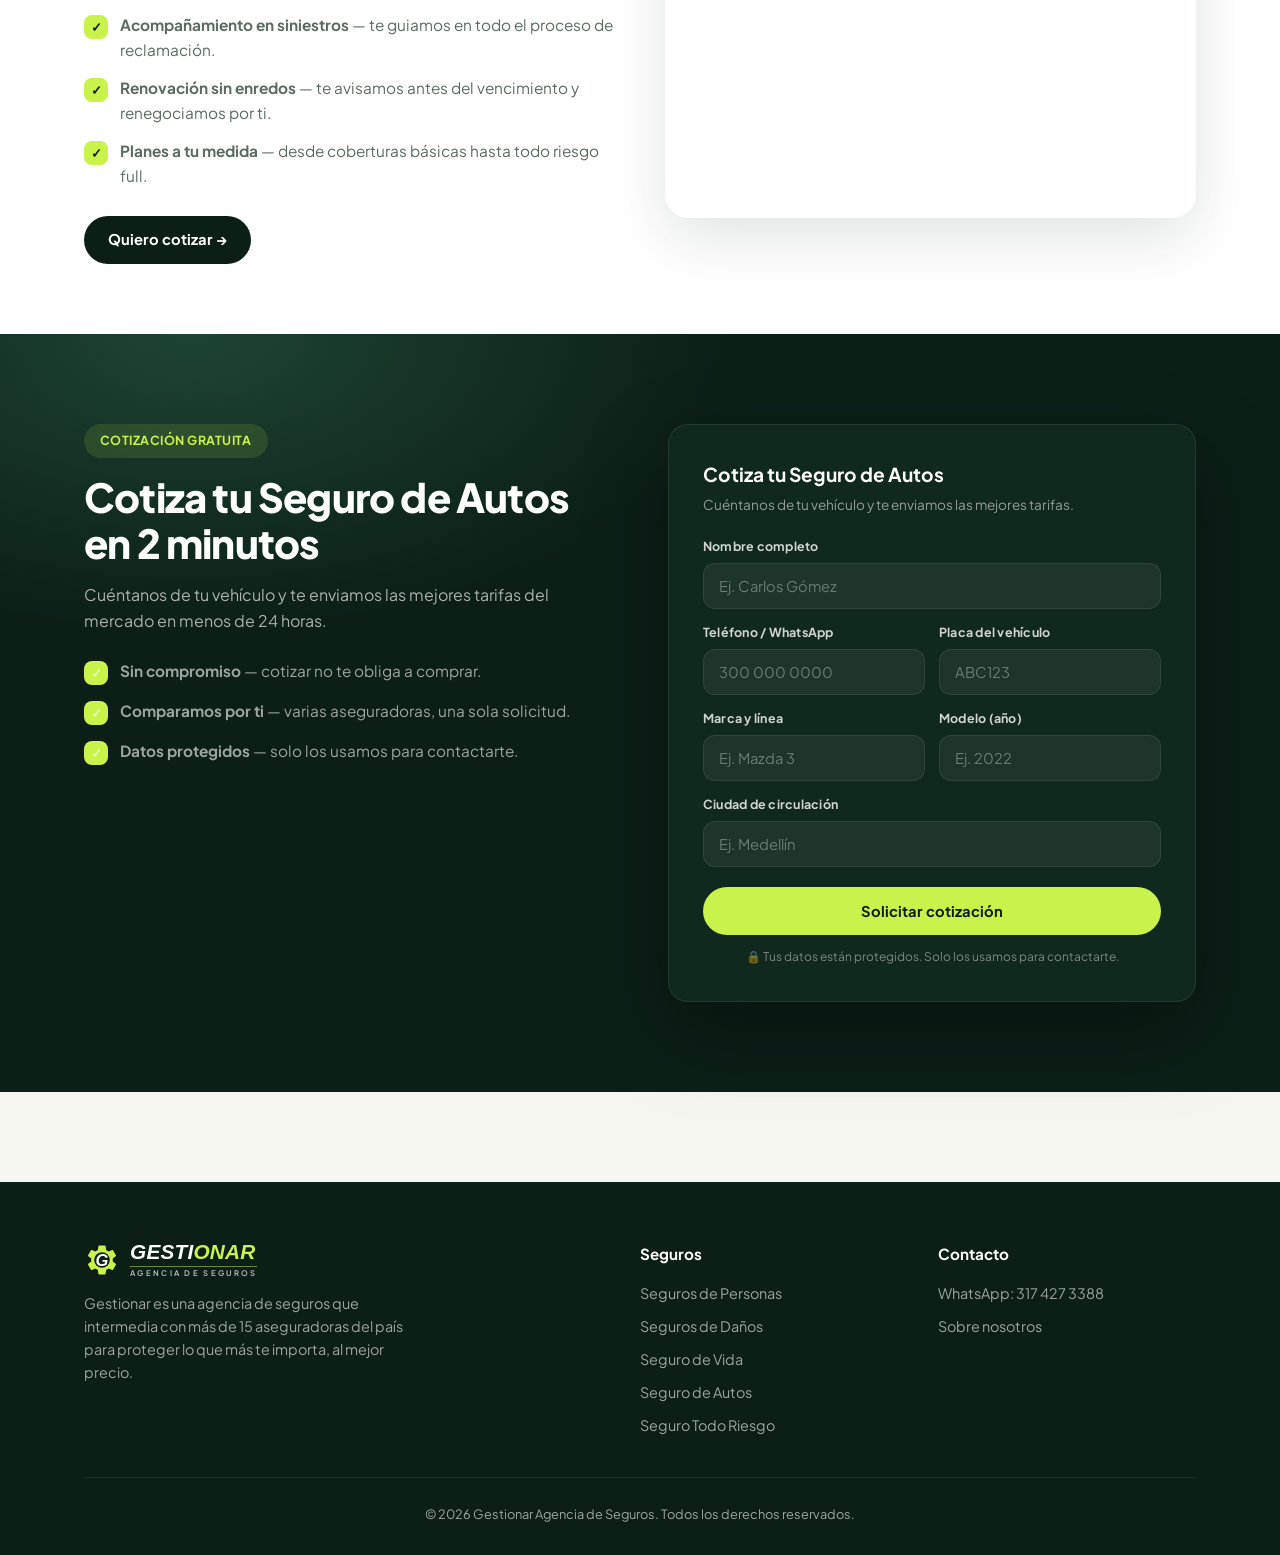
==== commit 88080e1f: "Add files via upload" ====
--- a/autos.html
+++ b/autos.html
@@ -22,9 +22,8 @@
       </a>
       <ul class="nav-links" id="navLinks">
         <li><a href="index.html">Inicio</a></li>
-        <li><a href="vida.html">Seguro de Vida</a></li>
-        <li><a href="autos.html" class="active">Seguro de Autos</a></li>
-        <li><a href="todo-riesgo.html">Todo Riesgo</a></li>
+        <li><a href="personas.html">Seguros de Personas</a></li>
+        <li><a href="danos.html" class="active">Seguros de Daños</a></li>
         <li><a href="nosotros.html">Nosotros</a></li>
       </ul>
       <a class="btn btn-lime" href="#cotizar">Cotiza gratis</a>
@@ -36,7 +35,7 @@
 <section class="page-hero">
   <div class="container page-hero-grid">
     <div>
-      <p class="breadcrumb"><a href="index.html">Inicio</a> / Seguro de Autos</p>
+      <p class="breadcrumb"><a href="index.html">Inicio</a> / <a href="danos.html">Seguros de Daños</a> / Seguro de Autos</p>
       <h1>Muévete tranquilo, <em>nosotros te respaldamos</em></h1>
       <p class="lead">Protege tu vehículo contra choques, hurto y daños a terceros. Con asistencias en carretera y carro taller para que nunca te quedes varado.</p>
       <div class="hero-cta">
@@ -127,6 +126,8 @@
       <div>
         <h4>Seguros</h4>
         <ul>
+          <li><a href="personas.html">Seguros de Personas</a></li>
+          <li><a href="danos.html">Seguros de Daños</a></li>
           <li><a href="vida.html">Seguro de Vida</a></li>
           <li><a href="autos.html">Seguro de Autos</a></li>
           <li><a href="todo-riesgo.html">Seguro Todo Riesgo</a></li>
--- a/styles.css
+++ b/styles.css
@@ -23,8 +23,8 @@
 .logo{display:flex;align-items:center;gap:10px;color:var(--white);font-weight:800;font-size:1.3rem;font-style:italic;letter-spacing:.01em}
 .logo .plus{color:var(--lime)}
 .logo svg{width:36px;height:36px;flex:none}
-.logo-text{display:flex;flex-direction:column;line-height:1}
-.logo-text small{font-size:.48rem;letter-spacing:.3em;color:rgba(255,255,255,.75);font-weight:600;font-style:normal;margin-top:4px;border-top:1px solid rgba(201,242,75,.5);padding-top:3px}
+.logo-text{display:inline-block;line-height:1;white-space:nowrap}
+.logo-text small{display:block;font-size:.48rem;letter-spacing:.3em;color:rgba(255,255,255,.75);font-weight:600;font-style:normal;margin-top:4px;border-top:1px solid rgba(201,242,75,.5);padding-top:3px}
 .nav-links{display:flex;gap:28px;list-style:none}
 .nav-links a{color:rgba(255,255,255,.75);font-size:.92rem;font-weight:500;transition:color .2s}
 .nav-links a:hover,.nav-links a.active{color:var(--lime)}
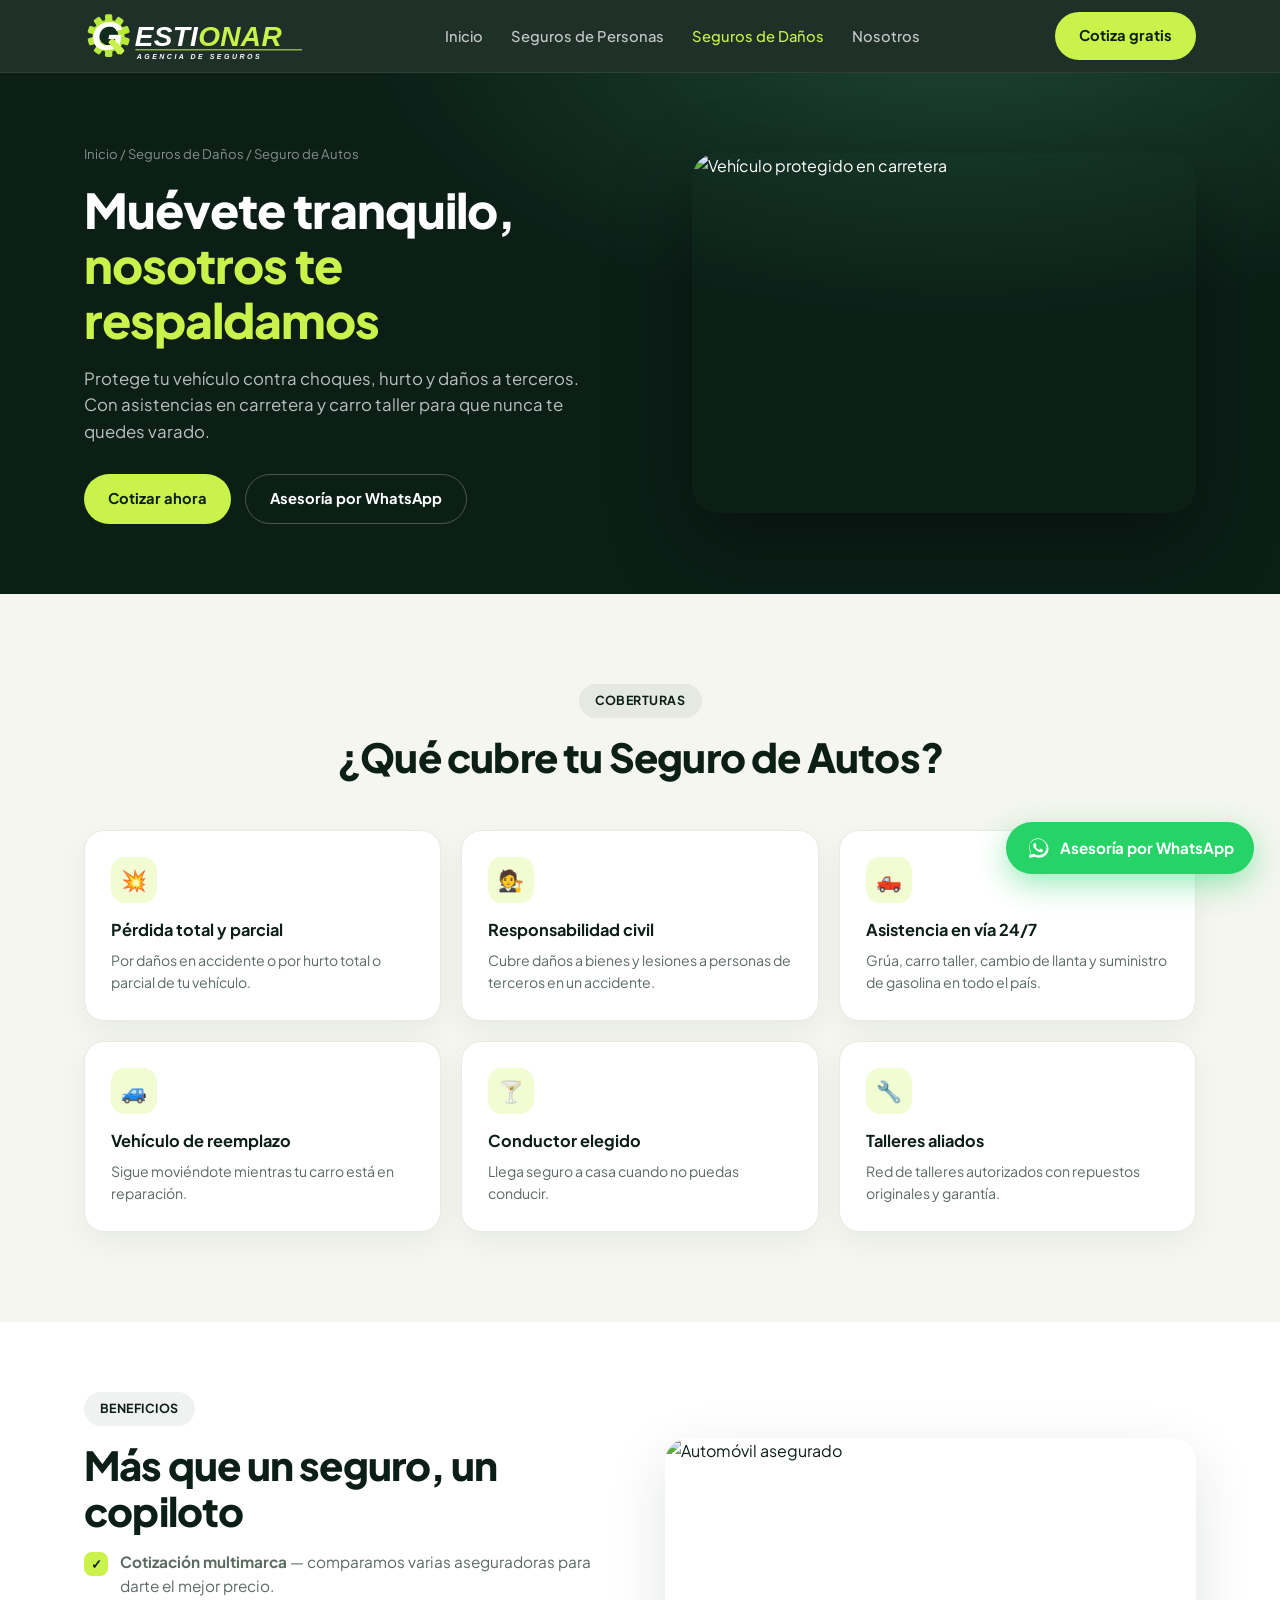
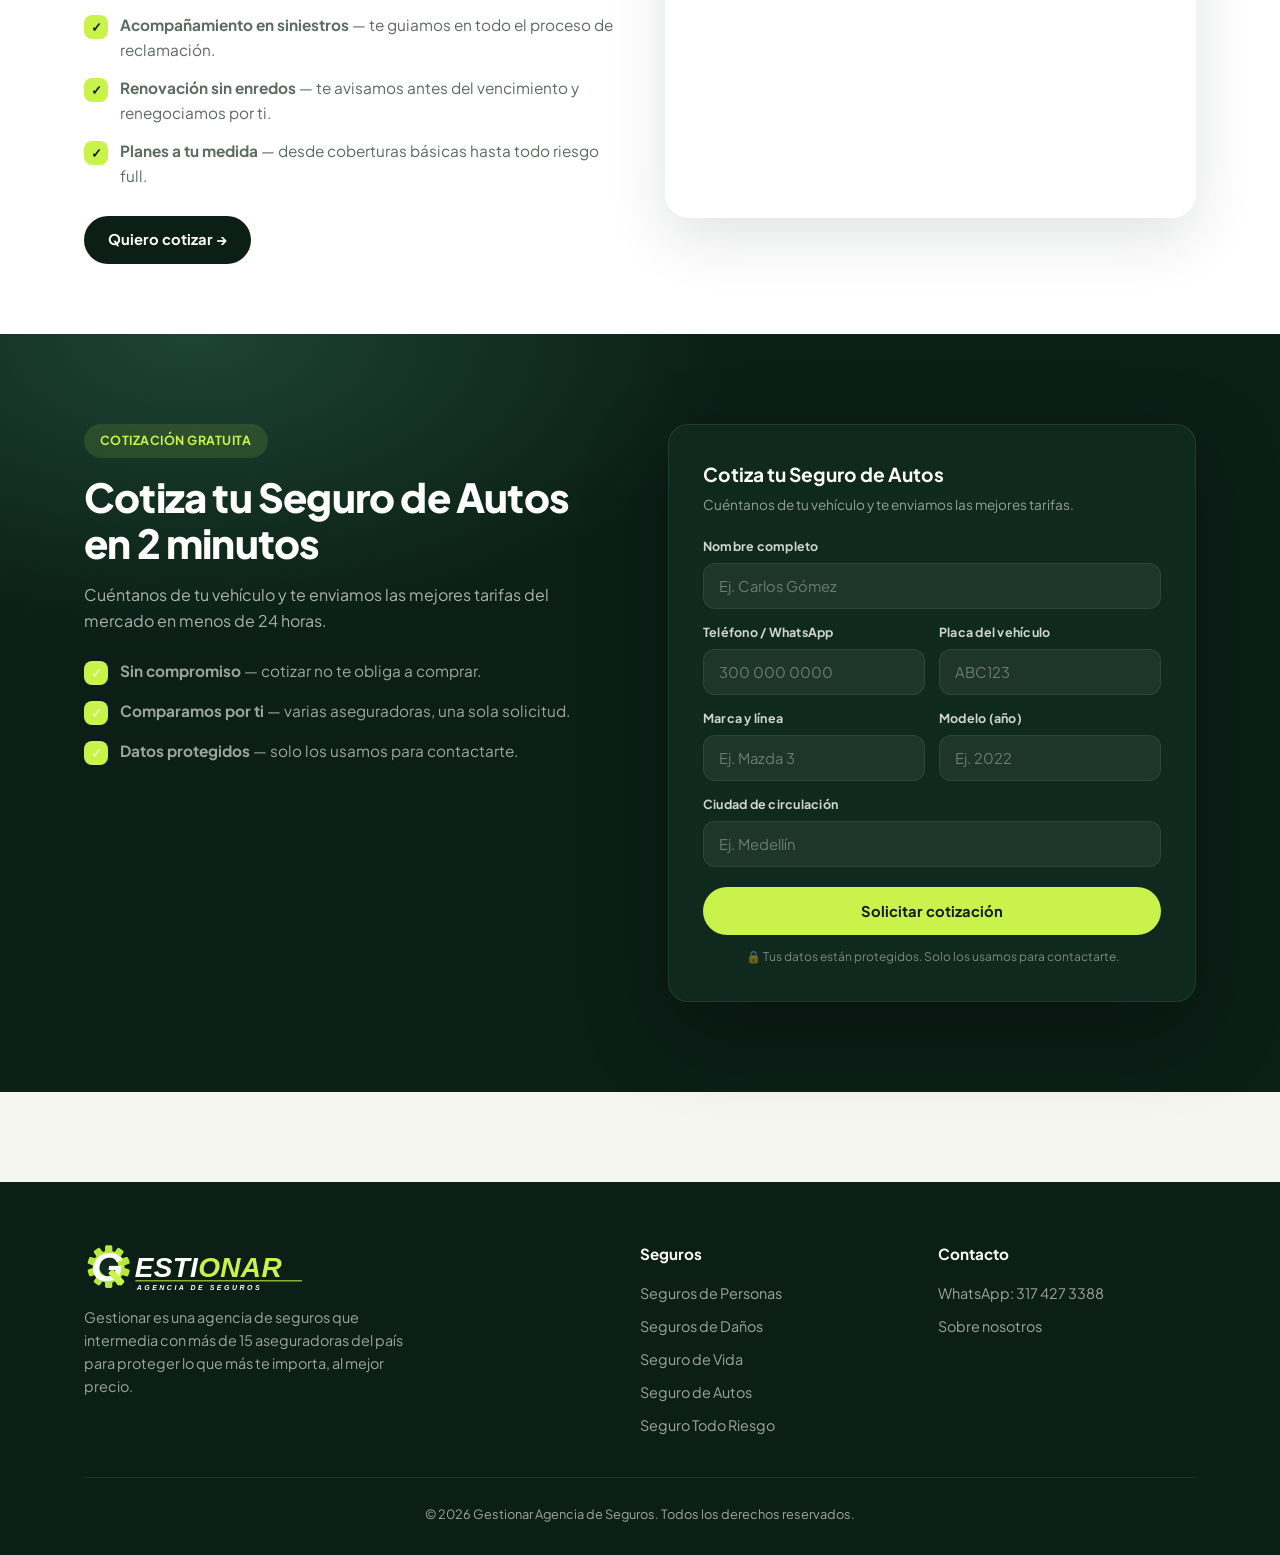
==== commit e1456521: "Add files via upload" ====
--- a/autos.html
+++ b/autos.html
@@ -17,8 +17,8 @@
   <div class="container">
     <nav>
       <a class="logo" href="index.html">
-        <svg viewBox="0 0 24 24" fill="none"><path d="M19.14 12.94c.04-.3.06-.61.06-.94 0-.32-.02-.64-.07-.94l2.03-1.58c.18-.14.23-.41.12-.61l-1.92-3.32c-.12-.22-.37-.29-.59-.22l-2.39.96c-.5-.38-1.03-.7-1.62-.94l-.36-2.54c-.04-.24-.24-.41-.48-.41h-3.84c-.24 0-.43.17-.47.41l-.36 2.54c-.59.24-1.13.57-1.62.94l-2.39-.96c-.22-.08-.47 0-.59.22L2.74 8.87c-.12.21-.08.47.12.61l2.03 1.58c-.05.3-.09.63-.09.94s.02.64.07.94l-2.03 1.58c-.18.14-.23.41-.12.61l1.92 3.32c.12.22.37.29.59.22l2.39-.96c.5.38 1.03.7 1.62.94l.36 2.54c.05.24.24.41.48.41h3.84c.24 0 .44-.17.47-.41l.36-2.54c.59-.24 1.13-.56 1.62-.94l2.39.96c.22.08.47 0 .59-.22l1.92-3.32c.12-.22.07-.47-.12-.61l-2.01-1.58z" fill="#c9f24b"/><circle cx="12" cy="12" r="5.2" fill="#0b1f17"/><text x="12" y="16" font-size="11" font-weight="800" fill="#ffffff" text-anchor="middle" font-family="'Plus Jakarta Sans',Arial,sans-serif" font-style="italic">G</text></svg>
-        <span class="logo-text">GESTI<span class="plus">ONAR</span><small>AGENCIA DE SEGUROS</small></span>
+        <svg class="logo-full" viewBox="0 0 680 150" xmlns="http://www.w3.org/2000/svg" role="img" aria-label="Gestionar Agencia de Seguros"><g transform="translate(74,74)"><rect x="-11" y="-64" width="22" height="22" rx="5" fill="#b7e93c" transform="rotate(0)"/><rect x="-11" y="-64" width="22" height="22" rx="5" fill="#b7e93c" transform="rotate(36)"/><rect x="-11" y="-64" width="22" height="22" rx="5" fill="#b7e93c" transform="rotate(72)"/><rect x="-11" y="-64" width="22" height="22" rx="5" fill="#b7e93c" transform="rotate(108)"/><rect x="-11" y="-64" width="22" height="22" rx="5" fill="#b7e93c" transform="rotate(144)"/><rect x="-11" y="-64" width="22" height="22" rx="5" fill="#b7e93c" transform="rotate(180)"/><rect x="-11" y="-64" width="22" height="22" rx="5" fill="#b7e93c" transform="rotate(216)"/><rect x="-11" y="-64" width="22" height="22" rx="5" fill="#b7e93c" transform="rotate(252)"/><rect x="-11" y="-64" width="22" height="22" rx="5" fill="#b7e93c" transform="rotate(288)"/><rect x="-11" y="-64" width="22" height="22" rx="5" fill="#b7e93c" transform="rotate(324)"/><circle r="48" fill="#b7e93c"/><circle r="29" fill="#122b20"/></g><text x="22" y="116" font-family="'Plus Jakarta Sans',Arial,sans-serif" font-style="italic" font-weight="800" font-size="124" fill="#ffffff">G</text><rect x="88" y="80" width="19" height="54" rx="5" fill="#c9f24b" transform="rotate(-45 97 107)"/><text x="152" y="106" font-family="'Plus Jakarta Sans',Arial,sans-serif" font-style="italic" font-weight="800" font-size="84" letter-spacing="1" fill="#ffffff">ESTI<tspan fill="#c9f24b">ONAR</tspan></text><rect x="154" y="115" width="500" height="3" fill="#c9f24b"/><text x="158" y="143" font-family="'Plus Jakarta Sans',Arial,sans-serif" font-style="italic" font-weight="600" font-size="21" letter-spacing="7.5" fill="#ffffff">AGENCIA DE SEGUROS</text></svg>
+        
       </a>
       <ul class="nav-links" id="navLinks">
         <li><a href="index.html">Inicio</a></li>
@@ -118,8 +118,8 @@
     <div class="footer-grid">
       <div>
         <a class="logo" href="index.html">
-          <svg viewBox="0 0 24 24" fill="none"><path d="M19.14 12.94c.04-.3.06-.61.06-.94 0-.32-.02-.64-.07-.94l2.03-1.58c.18-.14.23-.41.12-.61l-1.92-3.32c-.12-.22-.37-.29-.59-.22l-2.39.96c-.5-.38-1.03-.7-1.62-.94l-.36-2.54c-.04-.24-.24-.41-.48-.41h-3.84c-.24 0-.43.17-.47.41l-.36 2.54c-.59.24-1.13.57-1.62.94l-2.39-.96c-.22-.08-.47 0-.59.22L2.74 8.87c-.12.21-.08.47.12.61l2.03 1.58c-.05.3-.09.63-.09.94s.02.64.07.94l-2.03 1.58c-.18.14-.23.41-.12.61l1.92 3.32c.12.22.37.29.59.22l2.39-.96c.5.38 1.03.7 1.62.94l.36 2.54c.05.24.24.41.48.41h3.84c.24 0 .44-.17.47-.41l.36-2.54c.59-.24 1.13-.56 1.62-.94l2.39.96c.22.08.47 0 .59-.22l1.92-3.32c.12-.22.07-.47-.12-.61l-2.01-1.58z" fill="#c9f24b"/><circle cx="12" cy="12" r="5.2" fill="#0b1f17"/><text x="12" y="16" font-size="11" font-weight="800" fill="#ffffff" text-anchor="middle" font-family="'Plus Jakarta Sans',Arial,sans-serif" font-style="italic">G</text></svg>
-          <span class="logo-text">GESTI<span class="plus">ONAR</span><small>AGENCIA DE SEGUROS</small></span>
+          <svg class="logo-full" viewBox="0 0 680 150" xmlns="http://www.w3.org/2000/svg" role="img" aria-label="Gestionar Agencia de Seguros"><g transform="translate(74,74)"><rect x="-11" y="-64" width="22" height="22" rx="5" fill="#b7e93c" transform="rotate(0)"/><rect x="-11" y="-64" width="22" height="22" rx="5" fill="#b7e93c" transform="rotate(36)"/><rect x="-11" y="-64" width="22" height="22" rx="5" fill="#b7e93c" transform="rotate(72)"/><rect x="-11" y="-64" width="22" height="22" rx="5" fill="#b7e93c" transform="rotate(108)"/><rect x="-11" y="-64" width="22" height="22" rx="5" fill="#b7e93c" transform="rotate(144)"/><rect x="-11" y="-64" width="22" height="22" rx="5" fill="#b7e93c" transform="rotate(180)"/><rect x="-11" y="-64" width="22" height="22" rx="5" fill="#b7e93c" transform="rotate(216)"/><rect x="-11" y="-64" width="22" height="22" rx="5" fill="#b7e93c" transform="rotate(252)"/><rect x="-11" y="-64" width="22" height="22" rx="5" fill="#b7e93c" transform="rotate(288)"/><rect x="-11" y="-64" width="22" height="22" rx="5" fill="#b7e93c" transform="rotate(324)"/><circle r="48" fill="#b7e93c"/><circle r="29" fill="#122b20"/></g><text x="22" y="116" font-family="'Plus Jakarta Sans',Arial,sans-serif" font-style="italic" font-weight="800" font-size="124" fill="#ffffff">G</text><rect x="88" y="80" width="19" height="54" rx="5" fill="#c9f24b" transform="rotate(-45 97 107)"/><text x="152" y="106" font-family="'Plus Jakarta Sans',Arial,sans-serif" font-style="italic" font-weight="800" font-size="84" letter-spacing="1" fill="#ffffff">ESTI<tspan fill="#c9f24b">ONAR</tspan></text><rect x="154" y="115" width="500" height="3" fill="#c9f24b"/><text x="158" y="143" font-family="'Plus Jakarta Sans',Arial,sans-serif" font-style="italic" font-weight="600" font-size="21" letter-spacing="7.5" fill="#ffffff">AGENCIA DE SEGUROS</text></svg>
+          
         </a>
         <p style="max-width:320px;font-size:.9rem">Gestionar es una agencia de seguros que intermedia con más de 15 aseguradoras del país para proteger lo que más te importa, al mejor precio.</p>
       </div>
--- a/styles.css
+++ b/styles.css
@@ -22,7 +22,7 @@
 nav{display:flex;align-items:center;justify-content:space-between;height:72px}
 .logo{display:flex;align-items:center;gap:10px;color:var(--white);font-weight:800;font-size:1.3rem;font-style:italic;letter-spacing:.01em}
 .logo .plus{color:var(--lime)}
-.logo svg{width:36px;height:36px;flex:none}
+.logo svg.logo-full{height:50px;width:auto;flex:none}
 .logo-text{display:inline-block;line-height:1;white-space:nowrap}
 .logo-text small{display:block;font-size:.48rem;letter-spacing:.3em;color:rgba(255,255,255,.75);font-weight:600;font-style:normal;margin-top:4px;border-top:1px solid rgba(201,242,75,.5);padding-top:3px}
 .nav-links{display:flex;gap:28px;list-style:none}
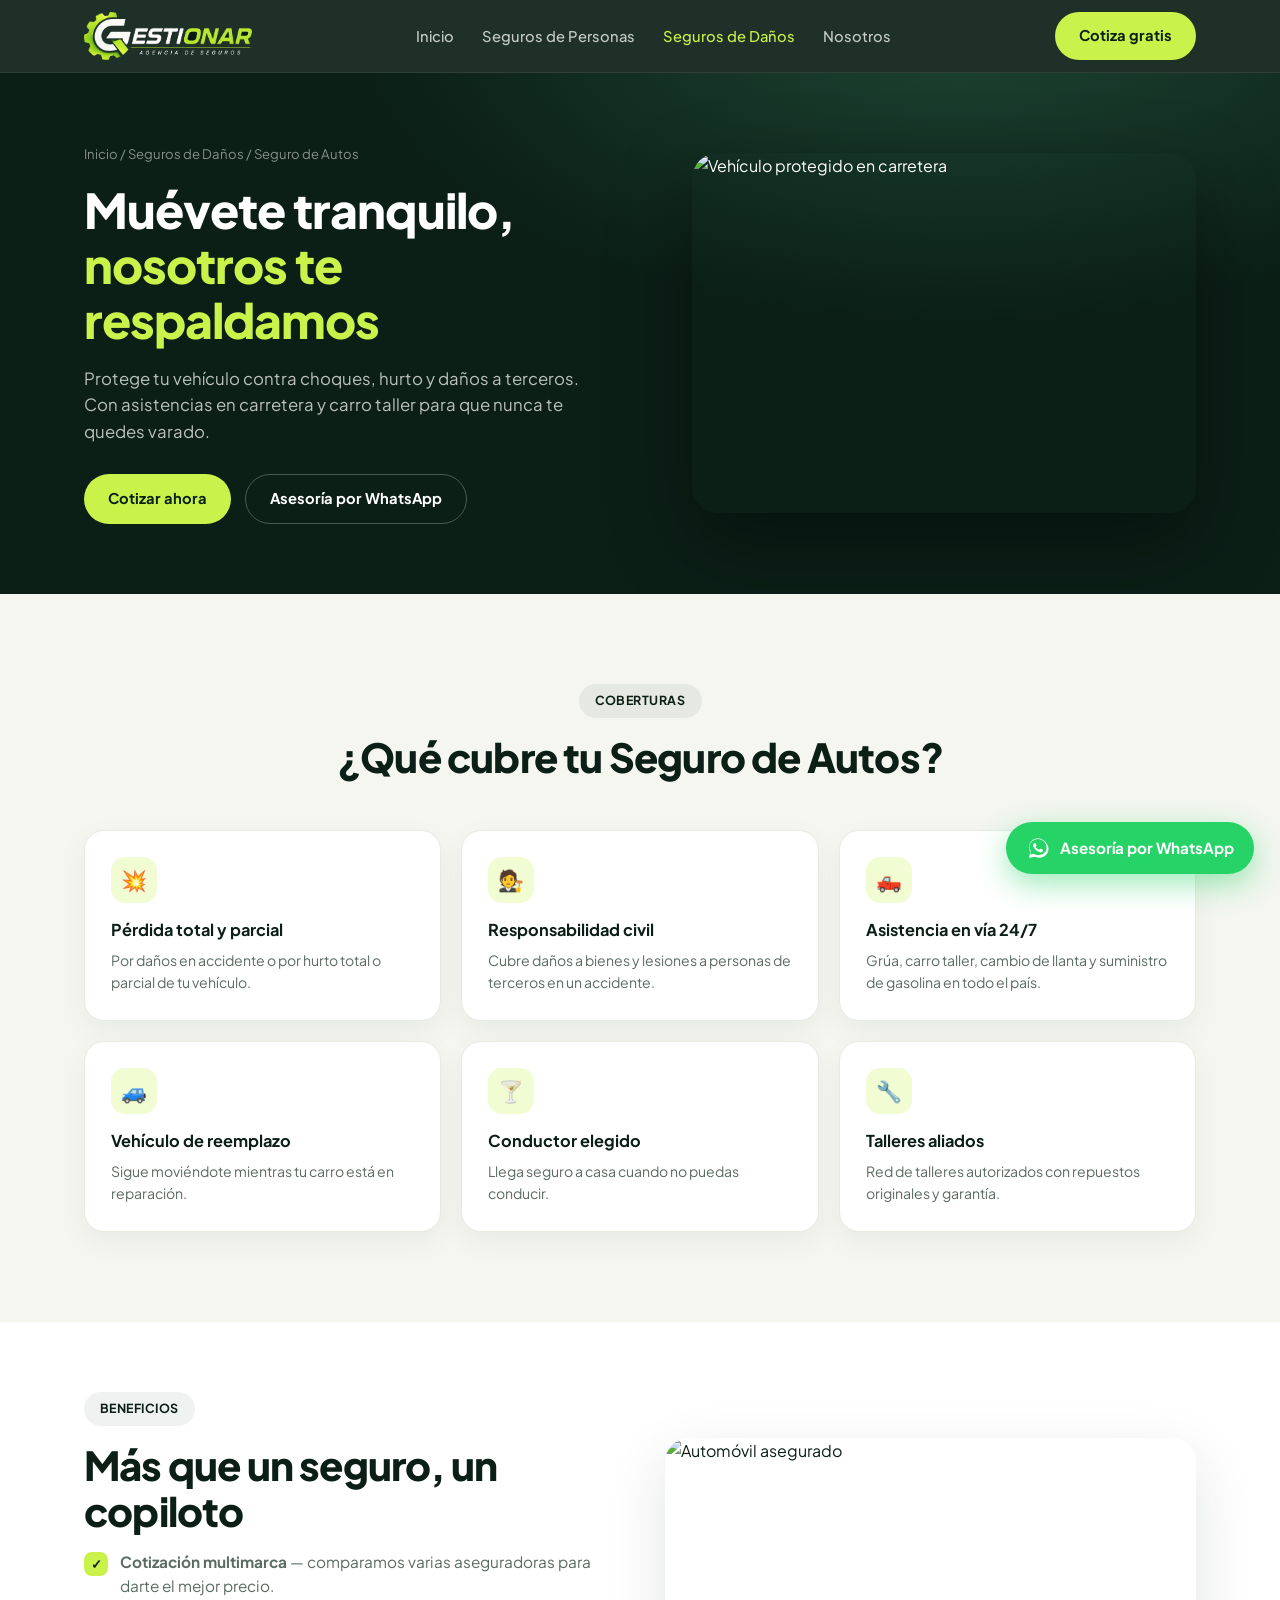
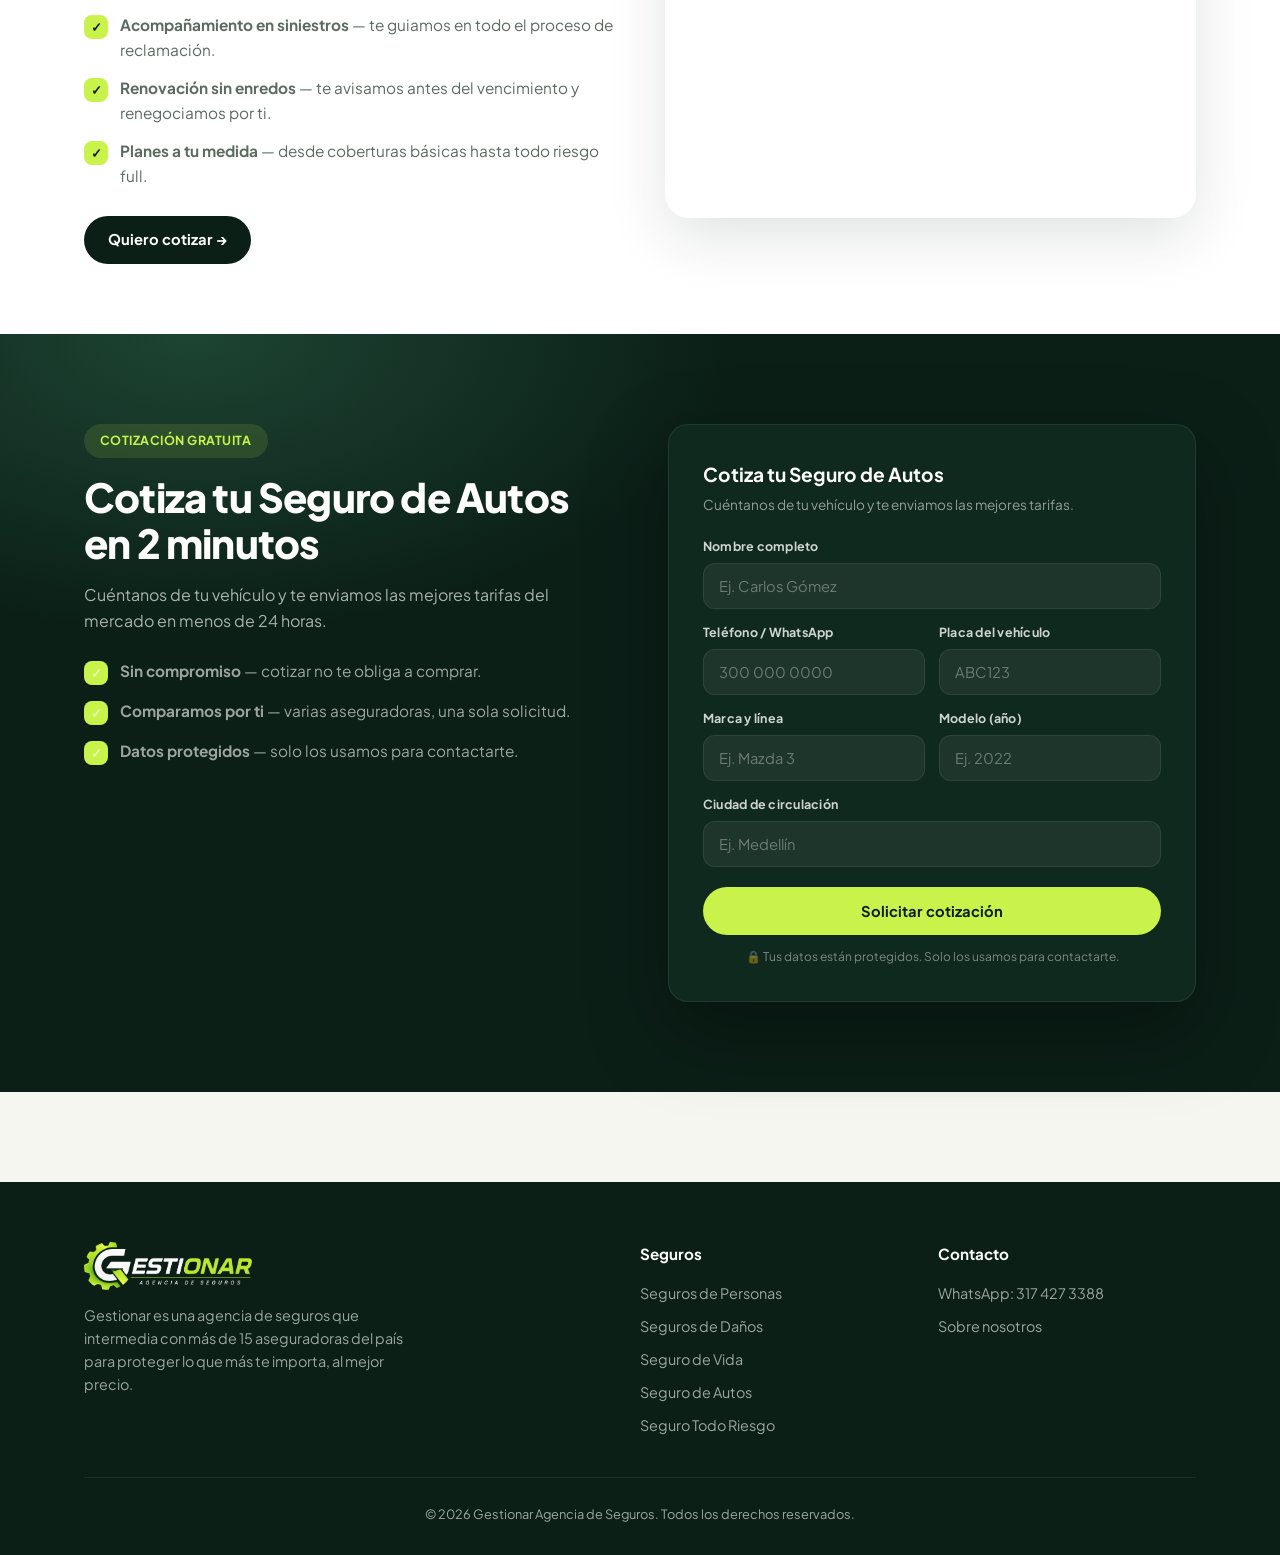
==== commit 8f1245b7: "Add files via upload" ====
--- a/autos.html
+++ b/autos.html
@@ -17,7 +17,7 @@
   <div class="container">
     <nav>
       <a class="logo" href="index.html">
-        <svg class="logo-full" viewBox="0 0 680 150" xmlns="http://www.w3.org/2000/svg" role="img" aria-label="Gestionar Agencia de Seguros"><g transform="translate(74,74)"><rect x="-11" y="-64" width="22" height="22" rx="5" fill="#b7e93c" transform="rotate(0)"/><rect x="-11" y="-64" width="22" height="22" rx="5" fill="#b7e93c" transform="rotate(36)"/><rect x="-11" y="-64" width="22" height="22" rx="5" fill="#b7e93c" transform="rotate(72)"/><rect x="-11" y="-64" width="22" height="22" rx="5" fill="#b7e93c" transform="rotate(108)"/><rect x="-11" y="-64" width="22" height="22" rx="5" fill="#b7e93c" transform="rotate(144)"/><rect x="-11" y="-64" width="22" height="22" rx="5" fill="#b7e93c" transform="rotate(180)"/><rect x="-11" y="-64" width="22" height="22" rx="5" fill="#b7e93c" transform="rotate(216)"/><rect x="-11" y="-64" width="22" height="22" rx="5" fill="#b7e93c" transform="rotate(252)"/><rect x="-11" y="-64" width="22" height="22" rx="5" fill="#b7e93c" transform="rotate(288)"/><rect x="-11" y="-64" width="22" height="22" rx="5" fill="#b7e93c" transform="rotate(324)"/><circle r="48" fill="#b7e93c"/><circle r="29" fill="#122b20"/></g><text x="22" y="116" font-family="'Plus Jakarta Sans',Arial,sans-serif" font-style="italic" font-weight="800" font-size="124" fill="#ffffff">G</text><rect x="88" y="80" width="19" height="54" rx="5" fill="#c9f24b" transform="rotate(-45 97 107)"/><text x="152" y="106" font-family="'Plus Jakarta Sans',Arial,sans-serif" font-style="italic" font-weight="800" font-size="84" letter-spacing="1" fill="#ffffff">ESTI<tspan fill="#c9f24b">ONAR</tspan></text><rect x="154" y="115" width="500" height="3" fill="#c9f24b"/><text x="158" y="143" font-family="'Plus Jakarta Sans',Arial,sans-serif" font-style="italic" font-weight="600" font-size="21" letter-spacing="7.5" fill="#ffffff">AGENCIA DE SEGUROS</text></svg>
+        <img class="logo-img" src="logo-gestionar.png" alt="Gestionar Agencia de Seguros" />
         
       </a>
       <ul class="nav-links" id="navLinks">
@@ -118,7 +118,7 @@
     <div class="footer-grid">
       <div>
         <a class="logo" href="index.html">
-          <svg class="logo-full" viewBox="0 0 680 150" xmlns="http://www.w3.org/2000/svg" role="img" aria-label="Gestionar Agencia de Seguros"><g transform="translate(74,74)"><rect x="-11" y="-64" width="22" height="22" rx="5" fill="#b7e93c" transform="rotate(0)"/><rect x="-11" y="-64" width="22" height="22" rx="5" fill="#b7e93c" transform="rotate(36)"/><rect x="-11" y="-64" width="22" height="22" rx="5" fill="#b7e93c" transform="rotate(72)"/><rect x="-11" y="-64" width="22" height="22" rx="5" fill="#b7e93c" transform="rotate(108)"/><rect x="-11" y="-64" width="22" height="22" rx="5" fill="#b7e93c" transform="rotate(144)"/><rect x="-11" y="-64" width="22" height="22" rx="5" fill="#b7e93c" transform="rotate(180)"/><rect x="-11" y="-64" width="22" height="22" rx="5" fill="#b7e93c" transform="rotate(216)"/><rect x="-11" y="-64" width="22" height="22" rx="5" fill="#b7e93c" transform="rotate(252)"/><rect x="-11" y="-64" width="22" height="22" rx="5" fill="#b7e93c" transform="rotate(288)"/><rect x="-11" y="-64" width="22" height="22" rx="5" fill="#b7e93c" transform="rotate(324)"/><circle r="48" fill="#b7e93c"/><circle r="29" fill="#122b20"/></g><text x="22" y="116" font-family="'Plus Jakarta Sans',Arial,sans-serif" font-style="italic" font-weight="800" font-size="124" fill="#ffffff">G</text><rect x="88" y="80" width="19" height="54" rx="5" fill="#c9f24b" transform="rotate(-45 97 107)"/><text x="152" y="106" font-family="'Plus Jakarta Sans',Arial,sans-serif" font-style="italic" font-weight="800" font-size="84" letter-spacing="1" fill="#ffffff">ESTI<tspan fill="#c9f24b">ONAR</tspan></text><rect x="154" y="115" width="500" height="3" fill="#c9f24b"/><text x="158" y="143" font-family="'Plus Jakarta Sans',Arial,sans-serif" font-style="italic" font-weight="600" font-size="21" letter-spacing="7.5" fill="#ffffff">AGENCIA DE SEGUROS</text></svg>
+          <img class="logo-img" src="logo-gestionar.png" alt="Gestionar Agencia de Seguros" />
           
         </a>
         <p style="max-width:320px;font-size:.9rem">Gestionar es una agencia de seguros que intermedia con más de 15 aseguradoras del país para proteger lo que más te importa, al mejor precio.</p>
--- a/styles.css
+++ b/styles.css
@@ -22,7 +22,7 @@
 nav{display:flex;align-items:center;justify-content:space-between;height:72px}
 .logo{display:flex;align-items:center;gap:10px;color:var(--white);font-weight:800;font-size:1.3rem;font-style:italic;letter-spacing:.01em}
 .logo .plus{color:var(--lime)}
-.logo svg.logo-full{height:50px;width:auto;flex:none}
+.logo img.logo-img{height:48px;width:auto;flex:none;display:block}
 .logo-text{display:inline-block;line-height:1;white-space:nowrap}
 .logo-text small{display:block;font-size:.48rem;letter-spacing:.3em;color:rgba(255,255,255,.75);font-weight:600;font-style:normal;margin-top:4px;border-top:1px solid rgba(201,242,75,.5);padding-top:3px}
 .nav-links{display:flex;gap:28px;list-style:none}
